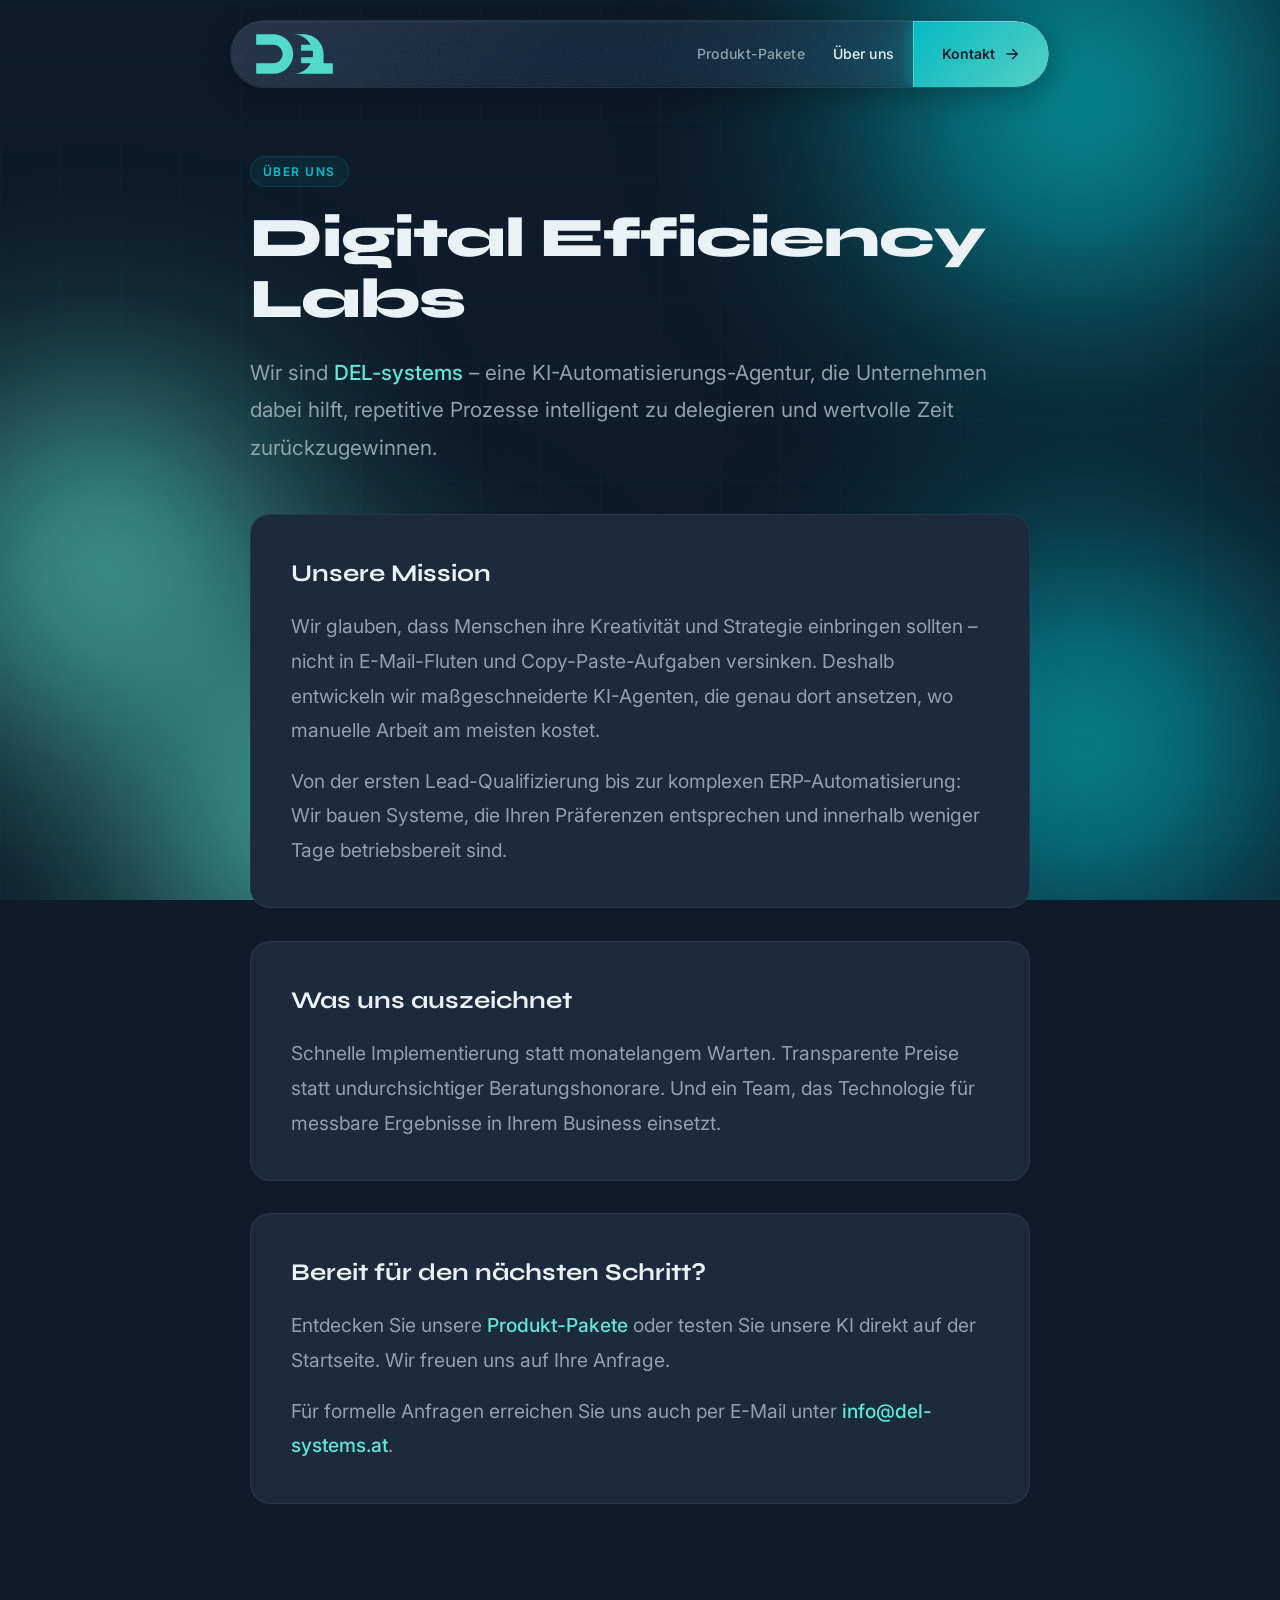
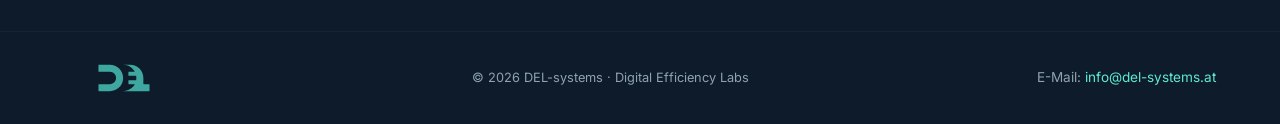
==== about.html @ d5d1a816 "Update about.html" ====
<!DOCTYPE html>
<html lang="de">
<head>
  <meta charset="UTF-8">
  <meta name="viewport" content="width=device-width, initial-scale=1.0, viewport-fit=cover">
  <meta name="description" content="Über DEL-systems – Digital Efficiency Labs. Wer wir sind und wofür wir stehen.">
  <title>Über uns | DEL-systems</title>
  <link rel="preconnect" href="https://fonts.googleapis.com">
  <link rel="preconnect" href="https://fonts.gstatic.com" crossorigin>
  <link href="https://fonts.googleapis.com/css2?family=Inter:wght@300;400;500;600;700&family=Syne:wght@600;700;800&display=swap" rel="stylesheet">
  <link rel="stylesheet" href="css/styles.css">
</head>
<body>

  <!-- Ambient background -->
  <div class="ambient" aria-hidden="true">
    <div class="ambient__orb ambient__orb--1"></div>
    <div class="ambient__orb ambient__orb--2"></div>
    <div class="ambient__orb ambient__orb--3"></div>
    <div class="ambient__orb ambient__orb--4"></div>
    <div class="ambient__grid"></div>
  </div>

  <!-- Floating Glass Navbar -->
  <header class="navbar" id="navbar">
    <nav class="navbar__inner grain-glass" aria-label="Hauptnavigation">
      <a href="index.html" class="navbar__logo" aria-label="DEL-systems Startseite">
        <img src="assets/DEL-Logo.svg" alt="DEL-systems Logo" width="180" height="42">
      </a>

      <div class="navbar__right">
        <ul class="navbar__links">
          <li><a href="index.html#pakete" class="navbar__link navbar__link--pakete"><span class="navbar__link-full">Produkt-Pakete</span><span class="navbar__link-short">Pakete</span></a></li>
          <li><a href="about.html" class="navbar__link navbar__link--active" aria-current="page">Über uns</a></li>
        </ul>

        <a href="index.html#kontakt" class="navbar__cta">
          <span>Kontakt</span>
          <svg class="navbar__cta-arrow" width="18" height="18" viewBox="0 0 18 18" fill="none" aria-hidden="true">
            <path d="M3.75 9H14.25M14.25 9L9.75 4.5M14.25 9L9.75 13.5" stroke="currentColor" stroke-width="1.5" stroke-linecap="round" stroke-linejoin="round"/>
          </svg>
        </a>
      </div>
    </nav>
  </header>

  <main>
    <section class="about">
      <div class="about__inner">
        <span class="about__label">Über uns</span>
        <h1 class="about__title">Digital Efficiency Labs</h1>
        <p class="about__intro">
          Wir sind <span class="about__highlight">DEL-systems</span> – eine KI-Automatisierungs-Agentur,
          die Unternehmen dabei hilft, repetitive Prozesse intelligent zu delegieren und
          wertvolle Zeit zurückzugewinnen.
        </p>

        <article class="about__card">
          <h2>Unsere Mission</h2>
          <p>
            Wir glauben, dass Menschen ihre Kreativität und Strategie einbringen sollten –
            nicht in E-Mail-Fluten und Copy-Paste-Aufgaben versinken. Deshalb entwickeln wir
            maßgeschneiderte KI-Agenten, die genau dort ansetzen, wo manuelle Arbeit am meisten kostet.
          </p>
          <p>
            Von der ersten Lead-Qualifizierung bis zur komplexen ERP-Automatisierung:
            Wir bauen Systeme, die Ihren Präferenzen entsprechen und innerhalb weniger Tage betriebsbereit sind.
          </p>
        </article>

        <article class="about__card">
          <h2>Was uns auszeichnet</h2>
          <p>
            Schnelle Implementierung statt monatelangem Warten. Transparente Preise statt
            undurchsichtiger Beratungshonorare. Und ein Team, das Technologie für messbare
            Ergebnisse in Ihrem Business einsetzt.
          </p>
        </article>

        <article class="about__card">
          <h2>Bereit für den nächsten Schritt?</h2>
          <p>
            Entdecken Sie unsere <a href="index.html#pakete" class="about__highlight">Produkt-Pakete</a>
            oder testen Sie unsere KI direkt auf der Startseite.
            Wir freuen uns auf Ihre Anfrage.
          </p>
          <p>
            Für formelle Anfragen erreichen Sie uns auch per E-Mail unter
            <a href="mailto:info@del-systems.at" class="about__highlight">info@del-systems.at</a>.
          </p>
        </article>
      </div>
    </section>
  </main>

  <footer class="footer">
    <div class="footer__inner">
      <img src="assets/DEL-Logo.svg" alt="DEL-systems" class="footer__logo" width="120" height="28" loading="lazy" decoding="async">
      <p class="footer__copy">&copy; 2026 DEL-systems · Digital Efficiency Labs</p>
      <p class="footer__contact">E-Mail: <a href="mailto:info@del-systems.at">info@del-systems.at</a></p>
    </div>
  </footer>

  <script src="js/main.js"></script>
</body>
</html>
---- css/styles.css ----
/* ============================================
   DEL-systems – Digital Efficiency Labs
   ============================================ */

:root {
  --bg-deep: #0D1B2A;
  --bg-surface: #1B2A3D;
  --accent: #00C2CB;
  --accent-light: #5EEAD4;
  --text-primary: #EAF2F5;
  --text-muted: #8FA3AD;

  --navbar-expanded-padding: 0.5rem;
  --navbar-compact-padding: 0.25rem;
  --navbar-expanded-height: 4.25rem;
  --navbar-compact-height: 3.25rem;
  --navbar-margin: 1.25rem;
  --navbar-radius: 9999px;

  --font-display: 'Syne', sans-serif;
  --font-body: 'Inter', sans-serif;

  --ease-out-expo: cubic-bezier(0.16, 1, 0.3, 1);
  --ease-in-out: cubic-bezier(0.45, 0, 0.55, 1);

  /* Unified accent glow – robot, primary button, navbar CTA */
  --glow-accent-color-1: rgba(0, 194, 203, 0.38);
  --glow-accent-color-2: rgba(0, 194, 203, 0.2);
  --glow-accent-color-3: rgba(94, 234, 212, 0.12);
  --glow-accent-spread-1: 14px;
  --glow-accent-spread-2: 32px;
  --glow-accent-spread-3: 50px;
  --glow-accent-box-shadow:
    0 0 var(--glow-accent-spread-1) var(--glow-accent-color-1),
    0 0 var(--glow-accent-spread-2) var(--glow-accent-color-2),
    0 0 var(--glow-accent-spread-3) var(--glow-accent-color-3);
  --glow-accent-filter:
    drop-shadow(0 0 var(--glow-accent-spread-1) var(--glow-accent-color-1))
    drop-shadow(0 0 var(--glow-accent-spread-2) var(--glow-accent-color-2))
    drop-shadow(0 0 var(--glow-accent-spread-3) var(--glow-accent-color-3));

  --grain-svg: url("data:image/svg+xml,%3Csvg viewBox='0 0 256 256' xmlns='http://www.w3.org/2000/svg'%3E%3Cfilter id='n'%3E%3CfeTurbulence type='fractalNoise' baseFrequency='0.75' numOctaves='4' stitchTiles='stitch'/%3E%3C/filter%3E%3Crect width='100%25' height='100%25' filter='url(%23n)'/%3E%3C/svg%3E");
}

*, *::before, *::after {
  box-sizing: border-box;
  margin: 0;
  padding: 0;
}

html {
  scroll-behavior: smooth;
  -webkit-font-smoothing: antialiased;
  -moz-osx-font-smoothing: grayscale;
}

body {
  font-family: var(--font-body);
  background-color: var(--bg-deep);
  color: var(--text-primary);
  line-height: 1.6;
  overflow-x: hidden;
}

.u-only-mobile {
  display: none;
}

img {
  display: block;
  max-width: 100%;
}

a {
  color: inherit;
  text-decoration: none;
}

ul {
  list-style: none;
}

/* ---- Ambient Background ---- */

.ambient {
  position: fixed;
  inset: 0;
  z-index: 0;
  pointer-events: none;
  overflow: hidden;
}

.ambient__orb {
  position: absolute;
  border-radius: 50%;
  filter: blur(100px);
  will-change: transform, opacity;
  transform: translateZ(0);
  backface-visibility: hidden;
}

.ambient__orb--1 {
  width: 600px;
  height: 600px;
  background: radial-gradient(circle, var(--accent) 0%, transparent 70%);
  top: -200px;
  right: -100px;
  animation: orb-drift-1 22s ease-in-out infinite;
}

.ambient__orb--2 {
  width: 500px;
  height: 500px;
  background: radial-gradient(circle, var(--accent-light) 0%, transparent 70%);
  top: 35%;
  left: -150px;
  animation: orb-drift-2 28s ease-in-out infinite;
}

.ambient__orb--3 {
  width: 550px;
  height: 550px;
  background: radial-gradient(circle, var(--accent) 0%, transparent 70%);
  top: 52%;
  right: -80px;
  animation: orb-drift-3 26s ease-in-out infinite;
}

.ambient__orb--4 {
  width: 520px;
  height: 520px;
  background: radial-gradient(circle, var(--accent-light) 0%, transparent 70%);
  top: 62%;
  left: 5%;
  animation: orb-drift-4 32s ease-in-out infinite;
}

@keyframes orb-drift-1 {
  0%, 100% {
    transform: translate(0, 0) scale(1);
    opacity: 0.32;
  }
  33% {
    transform: translate(35px, 25px) scale(1.1);
    opacity: 0.45;
  }
  66% {
    transform: translate(-20px, 40px) scale(0.96);
    opacity: 0.28;
  }
}

@keyframes orb-drift-2 {
  0%, 100% {
    transform: translate(0, 0) scale(1);
    opacity: 0.18;
  }
  40% {
    transform: translate(-30px, -35px) scale(1.12);
    opacity: 0.32;
  }
  70% {
    transform: translate(25px, 20px) scale(0.94);
    opacity: 0.22;
  }
}

@keyframes orb-drift-3 {
  0%, 100% {
    transform: translate(0, 0) scale(1);
    opacity: 0.22;
  }
  50% {
    transform: translate(-40px, 30px) scale(1.08);
    opacity: 0.36;
  }
}

@keyframes orb-drift-4 {
  0%, 100% {
    transform: translate(0, 0) scale(1);
    opacity: 0.15;
  }
  45% {
    transform: translate(35px, -25px) scale(1.1);
    opacity: 0.28;
  }
}

.ambient__grid {
  position: absolute;
  inset: 0;
  background-image:
    linear-gradient(rgba(0, 194, 203, 0.035) 1px, transparent 1px),
    linear-gradient(90deg, rgba(0, 194, 203, 0.035) 1px, transparent 1px);
  background-size: 60px 60px;
  opacity: 1;
}

/* Grainy liquid glass utility */
.grain-glass {
  position: relative;
  isolation: isolate;
}

.grain-glass::before {
  content: '';
  position: absolute;
  inset: 0;
  border-radius: inherit;
  pointer-events: none;
  z-index: 0;
  opacity: 0.14;
  background-image: var(--grain-svg);
  background-size: 180px 180px;
  mix-blend-mode: overlay;
}

.grain-glass > * {
  position: relative;
  z-index: 1;
}

/* ---- Floating Glass Navbar ---- */

.navbar {
  position: fixed;
  top: var(--navbar-margin);
  left: 50%;
  transform: translateX(-50%);
  width: min(820px, calc(100% - 1rem));
  z-index: 1000;
  transition:
    top 0.5s var(--ease-out-expo),
    width 0.5s var(--ease-out-expo);
}

.navbar.is-scrolled {
  top: 0.75rem;
  width: min(760px, calc(100% - 1.25rem));
}

.navbar__inner {
  display: flex;
  align-items: stretch;
  justify-content: space-between;
  gap: 0;
  height: var(--navbar-expanded-height);
  padding: 0 0 0 clamp(0.75rem, 2vw, 1.5rem);
  border-radius: var(--navbar-radius);
  background: rgba(27, 42, 61, 0.42);
  backdrop-filter: blur(24px) saturate(180%);
  -webkit-backdrop-filter: blur(24px) saturate(180%);
  border: 1px solid rgba(255, 255, 255, 0.08);
  box-shadow:
    0 8px 32px rgba(0, 0, 0, 0.3),
    inset 0 1px 0 rgba(255, 255, 255, 0.06),
    inset 0 -1px 0 rgba(0, 0, 0, 0.1);
  overflow: hidden;
  container-type: inline-size;
  container-name: navbar;
  transition:
    height 0.5s var(--ease-out-expo),
    padding 0.5s var(--ease-out-expo),
    box-shadow 0.5s var(--ease-out-expo);
}

.navbar__inner.grain-glass::before {
  opacity: 0.18;
}

.navbar__inner.grain-glass::after {
  content: '';
  position: absolute;
  inset: 0;
  border-radius: inherit;
  pointer-events: none;
  z-index: 0;
  background: linear-gradient(
    125deg,
    rgba(255, 255, 255, 0.06) 0%,
    transparent 40%,
    transparent 60%,
    rgba(0, 194, 203, 0.04) 100%
  );
}

.navbar.is-scrolled .navbar__inner {
  height: var(--navbar-compact-height);
  padding-left: 1.25rem;
  box-shadow:
    0 4px 20px rgba(0, 0, 0, 0.35),
    inset 0 1px 0 rgba(255, 255, 255, 0.05);
}

.navbar__logo {
  display: flex;
  align-items: center;
  flex-shrink: 0;
  opacity: 0.95;
  transition: opacity 0.3s ease;
  position: relative;
  z-index: 1;
}

.navbar__logo:hover {
  opacity: 1;
}

.navbar__logo img {
  height: clamp(30px, 4.5vw, 42px);
  width: auto;
  transition: height 0.5s var(--ease-out-expo);
}

.navbar.is-scrolled .navbar__logo img {
  height: clamp(28px, 4vw, 36px);
}

.navbar__right {
  display: flex;
  align-items: stretch;
  height: 100%;
  margin-left: auto;
  flex-shrink: 0;
  position: relative;
  z-index: 1;
}

.navbar__links {
  display: flex;
  align-items: center;
  gap: clamp(0.5rem, 2.5vw, 1.75rem);
  padding: 0 clamp(0.35rem, 1.5vw, 1.25rem) 0 clamp(0.25rem, 1vw, 0.75rem);
}

.navbar__link {
  font-size: clamp(0.68rem, 2.2vw, 0.88rem);
  font-weight: 500;
  color: var(--text-muted);
  letter-spacing: 0.01em;
  transition: color 0.3s ease;
  white-space: nowrap;
}

.navbar__link-short {
  display: none;
}

.navbar__link:hover {
  color: var(--text-primary);
}

/* Seamless turquoise right cap of the pill */
.navbar__cta {
  display: flex;
  align-items: center;
  gap: 0.5rem;
  align-self: stretch;
  height: 100%;
  margin: 0;
  padding: 0 clamp(0.75rem, 2.5vw, 1.75rem);
  font-size: clamp(0.72rem, 2vw, 0.875rem);
  font-weight: 600;
  color: var(--bg-deep);
  background: linear-gradient(
    135deg,
    rgba(0, 194, 203, 0.9) 0%,
    rgba(94, 234, 212, 0.8) 100%
  );
  backdrop-filter: blur(16px) saturate(150%);
  -webkit-backdrop-filter: blur(16px) saturate(150%);
  border-left: 1px solid rgba(94, 234, 212, 0.35);
  border-radius: 0 var(--navbar-radius) var(--navbar-radius) 0;
  box-shadow:
    var(--glow-accent-box-shadow),
    inset 0 1px 0 rgba(255, 255, 255, 0.28);
  transition:
    padding 0.5s var(--ease-out-expo),
    background 0.3s ease;
  position: relative;
  isolation: isolate;
}

.navbar__cta::before {
  content: '';
  position: absolute;
  inset: 0;
  border-radius: inherit;
  pointer-events: none;
  opacity: 0.2;
  background-image: var(--grain-svg);
  background-size: 140px 140px;
  mix-blend-mode: overlay;
}

.navbar.is-scrolled .navbar__cta {
  padding: 0 clamp(0.7rem, 2.2vw, 1.35rem);
}

@container navbar (max-width: 320px) {
  .navbar__link-full {
    display: none;
  }

  .navbar__link-short {
    display: inline;
  }
}

.navbar__cta:hover {
  background: linear-gradient(
    135deg,
    rgba(0, 194, 203, 0.95) 0%,
    rgba(94, 234, 212, 0.88) 100%
  );
}

.navbar__cta-arrow {
  transition: transform 0.4s var(--ease-out-expo);
}

.navbar__cta:hover .navbar__cta-arrow {
  animation: arrow-sway 0.8s var(--ease-in-out) infinite;
}

@keyframes arrow-sway {
  0%, 100% { transform: translateX(0); }
  25%       { transform: translateX(4px); }
  75%       { transform: translateX(-2px); }
}

/* ---- Hero ---- */

.hero {
  position: relative;
  z-index: 1;
  min-height: 100svh;
  height: 100svh;
  display: grid;
  grid-template-columns: minmax(0, 1.08fr) minmax(0, 0.92fr);
  grid-template-areas:
    "content visual"
    "actions visual";
  align-items: center;
  gap: clamp(1.2rem, 3.2vw, 3.1rem);
  width: 100%;
  max-width: 1400px;
  margin: 0 auto;
  padding:
    calc(var(--navbar-expanded-height) + var(--navbar-margin) * 2 + 0.75rem)
    clamp(1rem, 5vw, 3rem)
    clamp(1rem, 2.8vh, 1.8rem);
  box-sizing: border-box;
}

.hero__content {
  grid-area: content;
  display: flex;
  flex-direction: column;
  justify-content: center;
  align-items: flex-start;
  width: 100%;
  min-width: 0;
  max-width: min(720px, 100%);
}

.hero__badge {
  display: inline-flex;
  align-self: flex-start;
  width: fit-content;
  max-width: 100%;
  align-items: center;
  gap: 0.5rem;
  padding: 0.4rem 1rem;
  border-radius: var(--navbar-radius);
  font-size: 0.8rem;
  font-weight: 500;
  letter-spacing: 0.05em;
  text-transform: uppercase;
  color: var(--accent-light);
  background: rgba(0, 194, 203, 0.08);
  border: 1px solid rgba(0, 194, 203, 0.2);
  margin-bottom: 1.5rem;
}

.hero__badge-dot {
  width: 6px;
  height: 6px;
  border-radius: 50%;
  background: var(--accent);
  box-shadow: 0 0 8px var(--accent);
  animation: pulse-dot 2s ease infinite;
}

@keyframes pulse-dot {
  0%, 100% { opacity: 1; box-shadow: 0 0 8px var(--accent); }
  50%       { opacity: 0.6; box-shadow: 0 0 16px var(--accent); }
}

.hero__title {
  font-family: var(--font-display);
  font-size: clamp(1.42rem, 3.55vw + 0.26rem, 3.95rem);
  font-weight: 800;
  line-height: 1.06;
  letter-spacing: -0.02em;
  margin-bottom: 0.9rem;
  max-width: 100%;
  overflow-wrap: normal;
  word-break: normal;
  hyphens: auto;
  text-wrap: balance;
}

.hero__title-break {
  display: none;
}

.hero__title-accent {
  background: linear-gradient(135deg, var(--accent) 0%, var(--accent-light) 100%);
  -webkit-background-clip: text;
  -webkit-text-fill-color: transparent;
  background-clip: text;
}

.hero__subtitle {
  font-size: clamp(1rem, 1.2vw + 0.65rem, 1.3rem);
  color: var(--text-muted);
  max-width: min(600px, 100%);
  margin-bottom: clamp(0.7rem, 1.5vh, 1.35rem);
  line-height: 1.62;
}

.hero__actions {
  grid-area: actions;
  align-self: start;
  display: flex;
  gap: 1rem;
  flex-wrap: wrap;
  width: 100%;
  max-width: min(560px, 100%);
  margin-top: 0;
}

.btn,
.pricing-card__btn {
  display: inline-flex;
  align-items: center;
  justify-content: center;
  padding: clamp(0.7rem, 2vw, 0.85rem) clamp(1.1rem, 3vw, 1.75rem);
  border-radius: var(--navbar-radius);
  font-size: clamp(0.82rem, 1.5vw + 0.3rem, 0.9rem);
  font-weight: 600;
  transition:
    background 0.28s var(--ease-out-expo),
    border-color 0.28s var(--ease-out-expo),
    box-shadow 0.28s var(--ease-out-expo),
    transform 0.28s var(--ease-out-expo),
    filter 0.28s var(--ease-out-expo),
    color 0.28s var(--ease-out-expo);
  cursor: pointer;
  text-align: center;
}

.btn--primary {
  background: linear-gradient(135deg, var(--accent), var(--accent-light));
  color: var(--bg-deep);
  border: none;
  box-shadow: var(--glow-accent-box-shadow);
}

.btn--primary:hover {
  transform: translateY(-1px);
  filter: brightness(1.08) saturate(1.08);
  box-shadow:
    0 0 26px rgba(0, 194, 203, 0.5),
    0 0 48px rgba(94, 234, 212, 0.35);
}

.btn--ghost {
  background: rgba(255, 255, 255, 0.04);
  color: var(--text-primary);
  border: 1px solid rgba(255, 255, 255, 0.1);
}

.btn--ghost:hover {
  background: rgba(255, 255, 255, 0.09);
  border-color: rgba(0, 194, 203, 0.3);
  box-shadow: 0 0 22px rgba(0, 194, 203, 0.16);
  transform: translateY(-1px);
}

/* Hero visual – robot */
.hero__visual {
  grid-area: visual;
  position: relative;
  display: flex;
  align-items: center;
  justify-content: center;
  height: clamp(150px, 32vh, 360px);
}

.hero__robot-glow {
  position: absolute;
  width: 200px;
  height: 200px;
  border-radius: 50%;
  background: radial-gradient(
    circle,
    rgba(0, 194, 203, 0.12) 0%,
    transparent 65%
  );
  filter: blur(40px);
  pointer-events: none;
}

.hero__robot {
  position: relative;
  z-index: 1;
  width: clamp(120px, 16vw + 24px, 210px);
  height: auto;
  filter: var(--glow-accent-filter);
  animation: robot-float 7s ease-in-out infinite;
}

.hero__scroll-cue {
  position: absolute;
  right: clamp(1rem, 3vw, 2.2rem);
  bottom: max(0.65rem, env(safe-area-inset-bottom, 0px));
  transform: none;
  display: inline-flex;
  flex-direction: column;
  align-items: center;
  gap: 0.04rem;
  color: rgba(94, 234, 212, 0.72);
  text-align: center;
  letter-spacing: 0.06em;
  animation: cue-bob 2.2s ease-in-out infinite;
}

.hero__scroll-cue-label {
  font-size: clamp(0.58rem, 0.8vw + 0.38rem, 0.76rem);
  font-weight: 500;
  text-transform: lowercase;
  font-family: ui-monospace, SFMono-Regular, Menlo, Monaco, Consolas, "Liberation Mono", monospace;
  opacity: 0.76;
}

.hero__scroll-cue-arrow {
  font-size: clamp(0.86rem, 1.2vw, 1.1rem);
  line-height: 1;
  opacity: 0.78;
}

@keyframes cue-bob {
  0%, 100% { transform: translateY(0); }
  50%      { transform: translateY(4px); }
}

@keyframes robot-float {
  0%, 100% { transform: translateY(0); }
  50%       { transform: translateY(-18px); }
}

/* ---- Scroll Story (Stacking Cards) ---- */

.story {
  position: relative;
  z-index: 1;
}

.story__track {
  position: relative;
}

.story__section {
  position: sticky;
  top: 0;
  height: 100vh;
  display: flex;
  align-items: center;
  padding: 2rem 5vw;
  background: rgba(13, 27, 42, 0.5);
  backdrop-filter: blur(10px);
  -webkit-backdrop-filter: blur(10px);
  border-top: 1px solid rgba(94, 234, 212, 0.14);
  box-shadow:
    inset 0 1px 0 rgba(94, 234, 212, 0.08),
    inset 0 -1px 0 rgba(0, 0, 0, 0.12);
  overflow: hidden;
}

.story__section::before {
  content: '';
  position: absolute;
  inset: 0;
  background: radial-gradient(ellipse 60% 50% at 50% 100%, rgba(0, 194, 203, 0.04) 0%, transparent 70%);
  pointer-events: none;
}

/* Increasing z-index so each section stacks on top */
.story__section--1 { z-index: 1; }
.story__section--2 { z-index: 2; }
.story__section--3 { z-index: 3; }
.story__section--4 {
  z-index: 4;
  height: 105vh;
  min-height: 105vh;
  border-bottom: none;
  -webkit-mask-image: linear-gradient(
    to bottom,
    #000 0%,
    #000 62%,
    rgba(0, 0, 0, 0.9) 74%,
    rgba(0, 0, 0, 0.55) 86%,
    rgba(0, 0, 0, 0.2) 94%,
    transparent 100%
  );
  mask-image: linear-gradient(
    to bottom,
    #000 0%,
    #000 62%,
    rgba(0, 0, 0, 0.9) 74%,
    rgba(0, 0, 0, 0.55) 86%,
    rgba(0, 0, 0, 0.2) 94%,
    transparent 100%
  );
}

.story__section--4::before {
  display: none;
}

.story__inner {
  display: grid;
  grid-template-columns: 1fr 1fr;
  gap: 4rem;
  align-items: center;
  max-width: 1200px;
  margin: 0 auto;
  width: 100%;
}

.story__inner--reverse .story__text {
  order: 2;
}

.story__inner--reverse .story__graphic {
  order: 1;
}

.story__label {
  display: inline-block;
  font-size: 0.75rem;
  font-weight: 600;
  letter-spacing: 0.12em;
  text-transform: uppercase;
  color: var(--accent);
  margin-bottom: 1rem;
  padding: 0.3rem 0.75rem;
  border-radius: var(--navbar-radius);
  background: rgba(0, 194, 203, 0.08);
  border: 1px solid rgba(0, 194, 203, 0.15);
}

.story__heading {
  font-family: var(--font-display);
  font-size: clamp(1.5rem, 2.8vw + 0.4rem, 2.75rem);
  font-weight: 700;
  line-height: 1.15;
  letter-spacing: -0.02em;
  margin-bottom: 1.25rem;
}

.story__body {
  font-size: clamp(1.05rem, 1.1vw + 0.55rem, 1.3rem);
  color: var(--text-muted);
  line-height: 1.8;
  max-width: 560px;
}

/* Graphic placeholders */
.graphic-placeholder {
  position: relative;
  aspect-ratio: 4 / 3;
  border-radius: 1.25rem;
  background: var(--bg-surface);
  border: 1px solid rgba(255, 255, 255, 0.06);
  display: flex;
  flex-direction: column;
  align-items: center;
  justify-content: center;
  gap: 1rem;
  overflow: hidden;
}

.graphic-placeholder--cyan {
  border-color: rgba(0, 194, 203, 0.15);
}

.graphic-placeholder__glow {
  position: absolute;
  width: 200px;
  height: 200px;
  border-radius: 50%;
  background: radial-gradient(circle, rgba(0, 194, 203, 0.15) 0%, transparent 70%);
  top: 50%;
  left: 50%;
  transform: translate(-50%, -50%);
  pointer-events: none;
}

.graphic-placeholder__icon {
  width: 64px;
  height: 64px;
  color: var(--accent);
  position: relative;
  z-index: 1;
}

.graphic-placeholder__label {
  font-size: 0.8rem;
  color: var(--text-muted);
  letter-spacing: 0.05em;
  text-transform: uppercase;
  position: relative;
  z-index: 1;
}

/* ---- Pricing ---- */

.pricing {
  position: relative;
  z-index: 2;
  padding: 6rem 5vw;
  background: transparent;
  content-visibility: auto;
  contain-intrinsic-size: 1200px;
}

.pricing__header {
  text-align: center;
  max-width: 600px;
  margin: 0 auto 4rem;
}

.section-label {
  display: inline-block;
  font-size: 0.75rem;
  font-weight: 600;
  letter-spacing: 0.12em;
  text-transform: uppercase;
  color: var(--accent);
  margin-bottom: 1rem;
}

.section-title {
  font-family: var(--font-display);
  font-size: clamp(1.65rem, 3.2vw + 0.3rem, 3rem);
  font-weight: 700;
  letter-spacing: -0.02em;
  margin-bottom: 1rem;
}

.section-subtitle {
  color: var(--text-muted);
  font-size: clamp(1rem, 1vw + 0.55rem, 1.25rem);
  line-height: 1.7;
}

.pricing__grid {
  display: grid;
  grid-template-columns: repeat(3, 1fr);
  gap: 1.5rem;
  max-width: 1100px;
  margin: 0 auto;
  align-items: stretch;
  padding-top: 1.5rem;
  overflow: visible;
}

.pricing-card {
  position: relative;
  display: flex;
  flex-direction: column;
  padding: 2.5rem 2rem;
  border-radius: 1.25rem;
  background: var(--bg-surface);
  border: 1px solid rgba(255, 255, 255, 0.06);
  transition: transform 0.4s var(--ease-out-expo), border-color 0.3s ease;
  overflow: visible;
}

.pricing-card:hover {
  transform: translateY(-4px);
  border-color: rgba(0, 194, 203, 0.15);
}

.pricing-card--featured {
  border-color: rgba(0, 194, 203, 0.3);
  box-shadow:
    0 0 40px rgba(0, 194, 203, 0.15),
    0 0 80px rgba(0, 194, 203, 0.08),
    inset 0 1px 0 rgba(0, 194, 203, 0.1);
  animation: featured-glow 4s ease infinite alternate;
  margin-top: 0.25rem;
}

@keyframes featured-glow {
  from {
    box-shadow:
      0 0 40px rgba(0, 194, 203, 0.15),
      0 0 80px rgba(0, 194, 203, 0.08),
      inset 0 1px 0 rgba(0, 194, 203, 0.1);
  }
  to {
    box-shadow:
      0 0 50px rgba(0, 194, 203, 0.25),
      0 0 100px rgba(0, 194, 203, 0.12),
      inset 0 1px 0 rgba(0, 194, 203, 0.15);
  }
}

.pricing-card__badge {
  position: absolute;
  top: -0.85rem;
  left: 50%;
  transform: translateX(-50%);
  padding: 0.35rem 1rem;
  border-radius: var(--navbar-radius);
  font-size: 0.7rem;
  font-weight: 700;
  letter-spacing: 0.08em;
  text-transform: uppercase;
  color: var(--bg-deep);
  background: linear-gradient(135deg, var(--accent), var(--accent-light));
  box-shadow: 0 0 16px rgba(0, 194, 203, 0.4);
  z-index: 2;
  white-space: nowrap;
}

.pricing-card__icon {
  width: 64px;
  height: 64px;
  margin-bottom: 1.5rem;
  display: flex;
  align-items: center;
  justify-content: center;
  border-radius: 1rem;
  background: rgba(0, 194, 203, 0.06);
  border: 1px solid rgba(0, 194, 203, 0.1);
}

.pricing-card__name {
  font-family: var(--font-display);
  font-size: 1.25rem;
  font-weight: 700;
  margin-bottom: 1rem;
}

.pricing-card__price {
  margin-bottom: 1.5rem;
}

.pricing-card__setup {
  display: block;
  font-size: 1.5rem;
  font-weight: 700;
  color: var(--text-primary);
  margin-bottom: 0.25rem;
}

.pricing-card__monthly {
  font-size: 0.9rem;
  color: var(--accent-light);
  font-weight: 500;
}

.pricing-card__features {
  flex: 1;
  margin-bottom: 2rem;
}

.pricing-card__features li {
  position: relative;
  padding-left: 1.25rem;
  font-size: 1rem;
  color: var(--text-muted);
  margin-bottom: 0.6rem;
  line-height: 1.6;
}

.pricing-card__features li::before {
  content: '';
  position: absolute;
  left: 0;
  top: 0.55em;
  width: 6px;
  height: 6px;
  border-radius: 50%;
  background: var(--accent);
  box-shadow: 0 0 6px rgba(0, 194, 203, 0.5);
}

.pricing-card__btn {
  width: 100%;
  padding: 0.85rem;
  border-radius: var(--navbar-radius);
  color: var(--text-primary);
  background: rgba(255, 255, 255, 0.05);
  border: 1px solid rgba(255, 255, 255, 0.1);
}

.pricing-card__btn:hover {
  background: rgba(255, 255, 255, 0.1);
  border-color: rgba(0, 194, 203, 0.3);
  box-shadow: 0 0 22px rgba(0, 194, 203, 0.16);
  transform: translateY(-1px);
}

.pricing-card__btn--featured {
  background: linear-gradient(135deg, var(--accent), var(--accent-light));
  color: var(--bg-deep);
  border: none;
  box-shadow:
    0 0 24px rgba(0, 194, 203, 0.3),
    0 0 38px rgba(94, 234, 212, 0.2);
  transition:
    box-shadow 0.28s var(--ease-out-expo),
    transform 0.28s var(--ease-out-expo),
    filter 0.28s var(--ease-out-expo),
    background 0.28s var(--ease-out-expo);
}

.pricing-card__btn--featured:hover {
  background: linear-gradient(
    135deg,
    rgba(94, 234, 212, 1) 0%,
    rgba(0, 194, 203, 0.98) 100%
  );
  box-shadow:
    0 0 32px rgba(0, 194, 203, 0.55),
    0 0 56px rgba(94, 234, 212, 0.45),
    0 0 84px rgba(94, 234, 212, 0.22);
  filter: brightness(1.08) saturate(1.1);
  transform: translateY(-1px);
}

/* ---- Lead / Footer Bot ---- */

.lead {
  position: relative;
  z-index: 5;
  padding: 6rem 5vw 8rem;
  background: transparent;
  text-align: center;
  content-visibility: auto;
  contain-intrinsic-size: 900px;
}

.lead__title {
  font-family: var(--font-display);
  font-size: clamp(1.75rem, 3.8vw + 0.3rem, 3.5rem);
  font-weight: 800;
  letter-spacing: -0.02em;
  margin-bottom: 1rem;
  line-height: 1.15;
}

.lead__subtitle {
  color: var(--text-muted);
  font-size: 1.25rem;
  line-height: 1.7;
  margin-bottom: 3rem;
}

.lead__bot-container {
  position: relative;
  max-width: 700px;
  margin: 0 auto;
}

.lead__bot-glow {
  position: absolute;
  inset: -20px;
  border-radius: 1.5rem;
  background: radial-gradient(ellipse at center, rgba(0, 194, 203, 0.12) 0%, transparent 70%);
  filter: blur(20px);
  animation: bot-glow-pulse 4s ease infinite alternate;
}

@keyframes bot-glow-pulse {
  from { opacity: 0.6; transform: scale(0.98); }
  to   { opacity: 1; transform: scale(1.02); }
}

.lead__bot-placeholder {
  position: relative;
  padding: 4rem 2rem;
  border-radius: 1.25rem;
  background: rgba(27, 42, 61, 0.75);
  backdrop-filter: blur(16px) saturate(150%);
  -webkit-backdrop-filter: blur(16px) saturate(150%);
  border: 1px solid rgba(0, 194, 203, 0.15);
  box-shadow:
    0 0 40px rgba(0, 194, 203, 0.08),
    inset 0 1px 0 rgba(0, 194, 203, 0.08);
  overflow: hidden;
}

.lead__bot-placeholder::before {
  content: '';
  position: absolute;
  inset: 0;
  border-radius: inherit;
  pointer-events: none;
  opacity: 0.12;
  background-image: var(--grain-svg);
  background-size: 160px 160px;
  mix-blend-mode: overlay;
}

.lead__bot-icon {
  width: 48px;
  height: 48px;
  margin: 0 auto 1rem;
  color: var(--accent);
}

.lead__bot-text {
  font-family: var(--font-display);
  font-size: 1.1rem;
  font-weight: 600;
  margin-bottom: 0.5rem;
}

.lead__bot-hint {
  font-size: 0.85rem;
  color: var(--text-muted);
}

/* ---- Footer ---- */

.footer {
  position: relative;
  z-index: 5;
  padding: 2rem 5vw;
  border-top: 1px solid rgba(255, 255, 255, 0.04);
  background: transparent;
  content-visibility: auto;
  contain-intrinsic-size: 180px;
}

.footer__inner {
  display: flex;
  align-items: center;
  justify-content: space-between;
  max-width: 1200px;
  margin: 0 auto;
  flex-wrap: wrap;
  gap: 1rem;
}

.footer__logo {
  opacity: 0.7;
}

.footer__copy {
  font-size: 0.8rem;
  color: var(--text-muted);
}

.footer__contact {
  font-size: 0.85rem;
  color: var(--text-muted);
}

.footer__contact a {
  color: var(--accent-light);
  text-decoration: none;
  transition: color 0.2s ease;
}

.footer__contact a:hover {
  color: var(--text-primary);
}

/* ---- About Page ---- */

.about {
  position: relative;
  z-index: 1;
  min-height: 100vh;
  padding: calc(var(--navbar-expanded-height) + var(--navbar-margin) * 2 + 3rem) 5vw 6rem;
}

.about__inner {
  max-width: 780px;
  margin: 0 auto;
}

.about__label {
  display: inline-block;
  font-size: 0.75rem;
  font-weight: 600;
  letter-spacing: 0.12em;
  text-transform: uppercase;
  color: var(--accent);
  margin-bottom: 1.25rem;
  padding: 0.3rem 0.75rem;
  border-radius: var(--navbar-radius);
  background: rgba(0, 194, 203, 0.08);
  border: 1px solid rgba(0, 194, 203, 0.15);
}

.about__title {
  font-family: var(--font-display);
  font-size: clamp(2rem, 4.5vw + 0.3rem, 3.5rem);
  font-weight: 800;
  letter-spacing: -0.02em;
  line-height: 1.1;
  margin-bottom: 1.5rem;
}

.about__intro {
  font-size: 1.3rem;
  color: var(--text-muted);
  line-height: 1.8;
  margin-bottom: 3rem;
}

.about__card {
  padding: 2.5rem;
  border-radius: 1.25rem;
  background: var(--bg-surface);
  border: 1px solid rgba(255, 255, 255, 0.06);
  margin-bottom: 2rem;
  content-visibility: auto;
  contain-intrinsic-size: 420px;
}

.about__card h2 {
  font-family: var(--font-display);
  font-size: 1.5rem;
  font-weight: 700;
  margin-bottom: 1rem;
  color: var(--text-primary);
}

.about__card p {
  font-size: 1.2rem;
  color: var(--text-muted);
  line-height: 1.8;
  margin-bottom: 1rem;
}

.about__card p:last-child {
  margin-bottom: 0;
}

.about__highlight {
  color: var(--accent-light);
  font-weight: 500;
}

.about__card a.about__highlight:hover {
  text-decoration: underline;
  text-underline-offset: 3px;
}

.navbar__link--active {
  color: var(--text-primary);
}

/* ---- Responsive ---- */

@media (max-width: 900px) {
  .hero {
    grid-template-columns: 1fr;
    grid-template-areas:
      "content"
      "visual"
      "actions";
    text-align: center;
    padding-top: calc(var(--navbar-expanded-height) + var(--navbar-margin) * 2 + 0.65rem);
    padding-inline: clamp(1rem, 4.5vw, 2rem);
    gap: clamp(0.95rem, 2.6vh, 1.75rem);
  }

  .hero__content {
    display: flex;
    flex-direction: column;
    align-items: center;
    max-width: 100%;
  }

  .hero__title-break {
    display: inline;
  }

  .hero__badge {
    font-size: clamp(0.68rem, 2.5vw, 0.8rem);
    padding: 0.35rem 0.85rem;
    margin-bottom: 1.25rem;
  }

  .hero__title {
    font-size: clamp(1.35rem, 5.2vw + 0.45rem, 2.5rem);
    max-width: 100%;
    width: 100%;
  }

  .hero__subtitle {
    margin-left: auto;
    margin-right: auto;
    font-size: clamp(0.92rem, 2.6vw + 0.35rem, 1.15rem);
    max-width: 100%;
    width: 100%;
  }

  .hero__actions {
    justify-content: center;
    max-width: 24rem;
    margin-inline: auto;
    width: 100%;
  }

  .hero__scroll-cue {
    right: clamp(0.8rem, 3.2vw, 1.4rem);
    bottom: max(0.35rem, env(safe-area-inset-bottom, 0px));
  }

  .hero__visual {
    height: clamp(120px, 23vh, 205px);
    width: 100%;
  }

  .hero__robot {
    width: clamp(96px, 20vw, 142px);
  }

  .hero__robot-glow {
    width: clamp(104px, 23vw, 152px);
    height: clamp(104px, 23vw, 152px);
  }

  .story__inner,
  .story__inner--reverse {
    grid-template-columns: 1fr;
    gap: 2.5rem;
  }

  .story__graphic {
    max-width: 430px;
    margin: 0 auto;
    width: 100%;
  }

  .story__inner--reverse .story__text,
  .story__inner--reverse .story__graphic {
    order: unset;
  }

  .pricing__grid {
    grid-template-columns: 1fr;
    max-width: 420px;
  }
}

@media (max-width: 768px) {
  .u-only-mobile {
    display: inline;
  }

  :root {
    --navbar-expanded-height: 3.65rem;
    --navbar-compact-height: 3rem;
    --navbar-margin: 0.5rem;
  }

  .navbar {
    width: calc(100% - 0.5rem);
  }

  .navbar.is-scrolled {
    width: calc(100% - 0.5rem);
  }

  .navbar__inner {
    padding-left: 0.65rem;
  }

  .hero {
    min-height: 100svh;
    height: 100svh;
    padding:
      calc(var(--navbar-expanded-height) + var(--navbar-margin) * 2 + 0.4rem)
      max(clamp(0.62rem, 2.6vw, 0.9rem), env(safe-area-inset-right, 0px))
      clamp(0.9rem, 2vh, 1.4rem)
      max(clamp(0.62rem, 2.6vw, 0.9rem), env(safe-area-inset-left, 0px));
    gap: clamp(1rem, 2.9vh, 1.9rem);
  }

  .hero__title {
    font-size: clamp(1.48rem, 6.8vw + 0.24rem, 2.2rem);
    line-height: 1.18;
    max-width: 100%;
    width: 100%;
  }

  .hero__subtitle {
    font-size: clamp(1.08rem, 3.6vw + 0.25rem, 1.28rem);
    line-height: 1.75;
    padding-inline: 0;
    max-width: 100%;
    width: 100%;
  }

  .hero__actions {
    align-items: stretch;
    gap: 0.56rem;
    width: 100%;
    max-width: 100%;
    padding-inline: 0;
  }

  .btn {
    width: 100%;
    max-width: 100%;
    box-sizing: border-box;
    padding: 0.72rem 1rem;
    font-size: clamp(0.8rem, 2.5vw + 0.15rem, 0.88rem);
  }

  .hero__visual {
    height: clamp(105px, 18vh, 145px);
  }

  .hero__robot {
    width: clamp(85px, 15vw + 32px, 112px);
  }

  .hero__robot-glow {
    width: clamp(95px, 18vw + 20px, 125px);
    height: clamp(95px, 18vw + 20px, 125px);
  }

  .hero__scroll-cue {
    right: 0.75rem;
    bottom: max(0.18rem, env(safe-area-inset-bottom, 0px));
  }

  .hero__scroll-cue-label {
    font-size: 0.56rem;
  }

  .hero__scroll-cue-arrow {
    font-size: 0.96rem;
  }

  .story__section {
    min-height: 100svh;
    height: auto;
    top: calc(var(--navbar-expanded-height) + var(--navbar-margin) + 0.4rem);
    min-height: calc(100svh - var(--navbar-expanded-height) - var(--navbar-margin) - 0.4rem);
    padding: 1.4rem 0.85rem 2.3rem;
    align-items: flex-start;
    backdrop-filter: blur(6px);
    -webkit-backdrop-filter: blur(6px);
  }

  /* Mobile perf: reduce heavy animated blurs */
  .ambient__orb {
    filter: blur(80px);
  }

  .ambient__orb--3,
  .ambient__orb--4 {
    animation-duration: 44s;
  }

  .hero__robot {
    animation-duration: 9s;
  }

  .story__section--4 {
    min-height: 108svh;
  }

  .story__heading {
    font-size: clamp(1.3rem, 5vw + 0.2rem, 1.75rem);
    line-height: 1.2;
  }

  .story__body {
    font-size: clamp(0.95rem, 2.8vw + 0.3rem, 1.1rem);
    line-height: 1.7;
  }

  .story__label {
    font-size: 0.7rem;
    margin-bottom: 0.75rem;
  }

  .story__inner,
  .story__inner--reverse {
    gap: 1.75rem;
  }

  .story__graphic {
    max-width: 320px;
  }

  .graphic-placeholder {
    border-radius: 1rem;
  }

  .graphic-placeholder__icon {
    width: 54px;
    height: 54px;
  }

  .graphic-placeholder__label {
    font-size: 0.74rem;
  }

  .pricing {
    padding: 4.5rem 1.15rem 4rem;
  }

  .lead {
    padding: 3.5rem 1.15rem 4rem;
  }

  .lead__title {
    font-size: clamp(1.4rem, 5.8vw + 0.2rem, 2.1rem);
  }

  .lead__subtitle {
    font-size: clamp(0.95rem, 2.5vw + 0.3rem, 1.1rem);
  }

  .section-title {
    font-size: clamp(1.4rem, 5.5vw + 0.2rem, 2.1rem);
  }

  .section-subtitle {
    font-size: clamp(0.92rem, 2.5vw + 0.25rem, 1.1rem);
  }

  .pricing__header {
    margin-bottom: 2.5rem;
  }

  .pricing-card__name {
    font-size: clamp(1.1rem, 3vw + 0.3rem, 1.25rem);
  }

  .pricing-card__setup {
    font-size: clamp(1.25rem, 4vw + 0.3rem, 1.5rem);
  }

  .footer__inner {
    flex-direction: column;
    text-align: center;
  }

  .footer__contact {
    font-size: 0.82rem;
  }
}

@media (max-width: 480px) {
  .hero__title {
    font-size: clamp(1.36rem, 7.3vw + 0.2rem, 2rem);
  }

  .hero__actions {
    max-width: 100%;
  }

  .hero {
    padding-left: max(0.5rem, env(safe-area-inset-left, 0px));
    padding-right: max(0.5rem, env(safe-area-inset-right, 0px));
  }

  .navbar__cta-arrow {
    width: 15px;
    height: 15px;
  }

  .hero__badge {
    margin-bottom: 0.7rem;
  }

  .hero__title {
    margin-bottom: 0.65rem;
  }

  .hero__subtitle {
    margin-bottom: 0.65rem;
    line-height: 1.65;
    max-width: 100%;
  }

  .hero__scroll-cue {
    right: 0.55rem;
    bottom: 0.1rem;
  }

  .story__section {
    padding-left: 0.65rem;
    padding-right: 0.65rem;
  }
}

@media (max-height: 700px) {
  .hero {
    padding-top: calc(var(--navbar-expanded-height) + var(--navbar-margin) * 2 + 0.45rem);
    padding-bottom: 0.85rem;
    gap: clamp(0.45rem, 1.2vh, 0.85rem);
  }

  .hero__badge {
    margin-bottom: 0.7rem;
    font-size: 0.72rem;
    padding: 0.3rem 0.75rem;
  }

  .hero__title {
    font-size: clamp(1.08rem, 2.5vw + 0.42rem, 2.4rem);
    margin-bottom: 0.55rem;
    line-height: 1.06;
  }

  .hero__subtitle {
    font-size: clamp(0.82rem, 0.75vw + 0.55rem, 1.02rem);
    margin-bottom: 0.5rem;
    line-height: 1.45;
  }

  .hero__actions {
    gap: 0.45rem;
  }

  .btn {
    padding: 0.6rem 1rem;
    font-size: 0.8rem;
  }

  .hero__visual {
    height: clamp(86px, 16vh, 128px);
  }

  .hero__robot {
    width: clamp(74px, 9vw + 30px, 108px);
  }

  .hero__robot-glow {
    width: clamp(86px, 11vw + 28px, 130px);
    height: clamp(86px, 11vw + 28px, 130px);
  }
}

/* Viewport lock: 1366x768 class */
@media (min-width: 1300px) and (max-width: 1420px) and (min-height: 740px) and (max-height: 790px) {
  .hero {
    grid-template-columns: minmax(0, 1.02fr) minmax(0, 0.98fr);
    gap: 2.25rem;
    padding-top: calc(var(--navbar-expanded-height) + var(--navbar-margin) * 2 + 0.9rem);
    padding-bottom: 1.35rem;
  }

  .hero__title {
    font-size: clamp(2.6rem, 3.8vw, 3.4rem);
    line-height: 1.03;
  }

  .hero__subtitle {
    font-size: 1.08rem;
    max-width: 560px;
  }

  .hero__visual {
    height: 278px;
  }

  .hero__robot {
    width: 166px;
  }
}

/* Viewport lock: 1536x864 class */
@media (min-width: 1480px) and (max-width: 1600px) and (min-height: 840px) and (max-height: 900px) {
  .hero {
    grid-template-columns: minmax(0, 1.08fr) minmax(0, 0.92fr);
    gap: 2.7rem;
    padding-top: calc(var(--navbar-expanded-height) + var(--navbar-margin) * 2 + 1.2rem);
    padding-bottom: 1.8rem;
  }

  .hero__title {
    font-size: clamp(2.85rem, 3.55vw, 3.6rem);
    line-height: 1.03;
  }

  .hero__subtitle {
    font-size: 1.14rem;
    max-width: 600px;
  }

  .hero__visual {
    height: 320px;
  }

  .hero__robot {
    width: 184px;
  }
}

/* Viewport lock: 390x844 and 393x852 class */
@media (min-width: 380px) and (max-width: 405px) and (min-height: 835px) and (max-height: 870px) {
  .hero {
    min-height: 100svh;
    height: 100svh;
    grid-template-columns: 1fr;
    text-align: center;
    gap: 0.95rem;
    padding:
      calc(var(--navbar-expanded-height) + var(--navbar-margin) * 2 + 0.42rem)
      1.05rem
      1rem;
  }

  .hero__content {
    align-items: center;
  }

  .hero__badge {
    margin-bottom: 0.82rem;
    font-size: 0.69rem;
    padding: 0.34rem 0.78rem;
  }

  .hero__title {
    font-size: clamp(2.18rem, 8.8vw, 2.7rem);
    line-height: 1.1;
    margin-bottom: 0.72rem;
    max-width: 100%;
  }

  .hero__subtitle {
    font-size: 1.1rem;
    line-height: 1.68;
    margin-bottom: 0.74rem;
    max-width: 100%;
  }

  .hero__actions {
    max-width: 100%;
    justify-content: center;
    gap: 0.58rem;
  }

  .btn {
    width: 100%;
    max-width: 100%;
    padding: 0.76rem 1rem;
    font-size: 0.86rem;
  }

  .hero__visual {
    height: 162px;
  }

  .hero__robot {
    width: 126px;
  }

  .hero__robot-glow {
    width: 146px;
    height: 146px;
  }

  .hero__scroll-cue {
    right: 0.65rem;
    bottom: max(0.15rem, env(safe-area-inset-bottom, 0px));
  }
}

/* Reduced motion */
@media (prefers-reduced-motion: reduce) {
  *, *::before, *::after {
    animation-duration: 0.01ms !important;
    animation-iteration-count: 1 !important;
    transition-duration: 0.01ms !important;
  }

  html {
    scroll-behavior: auto;
  }
}
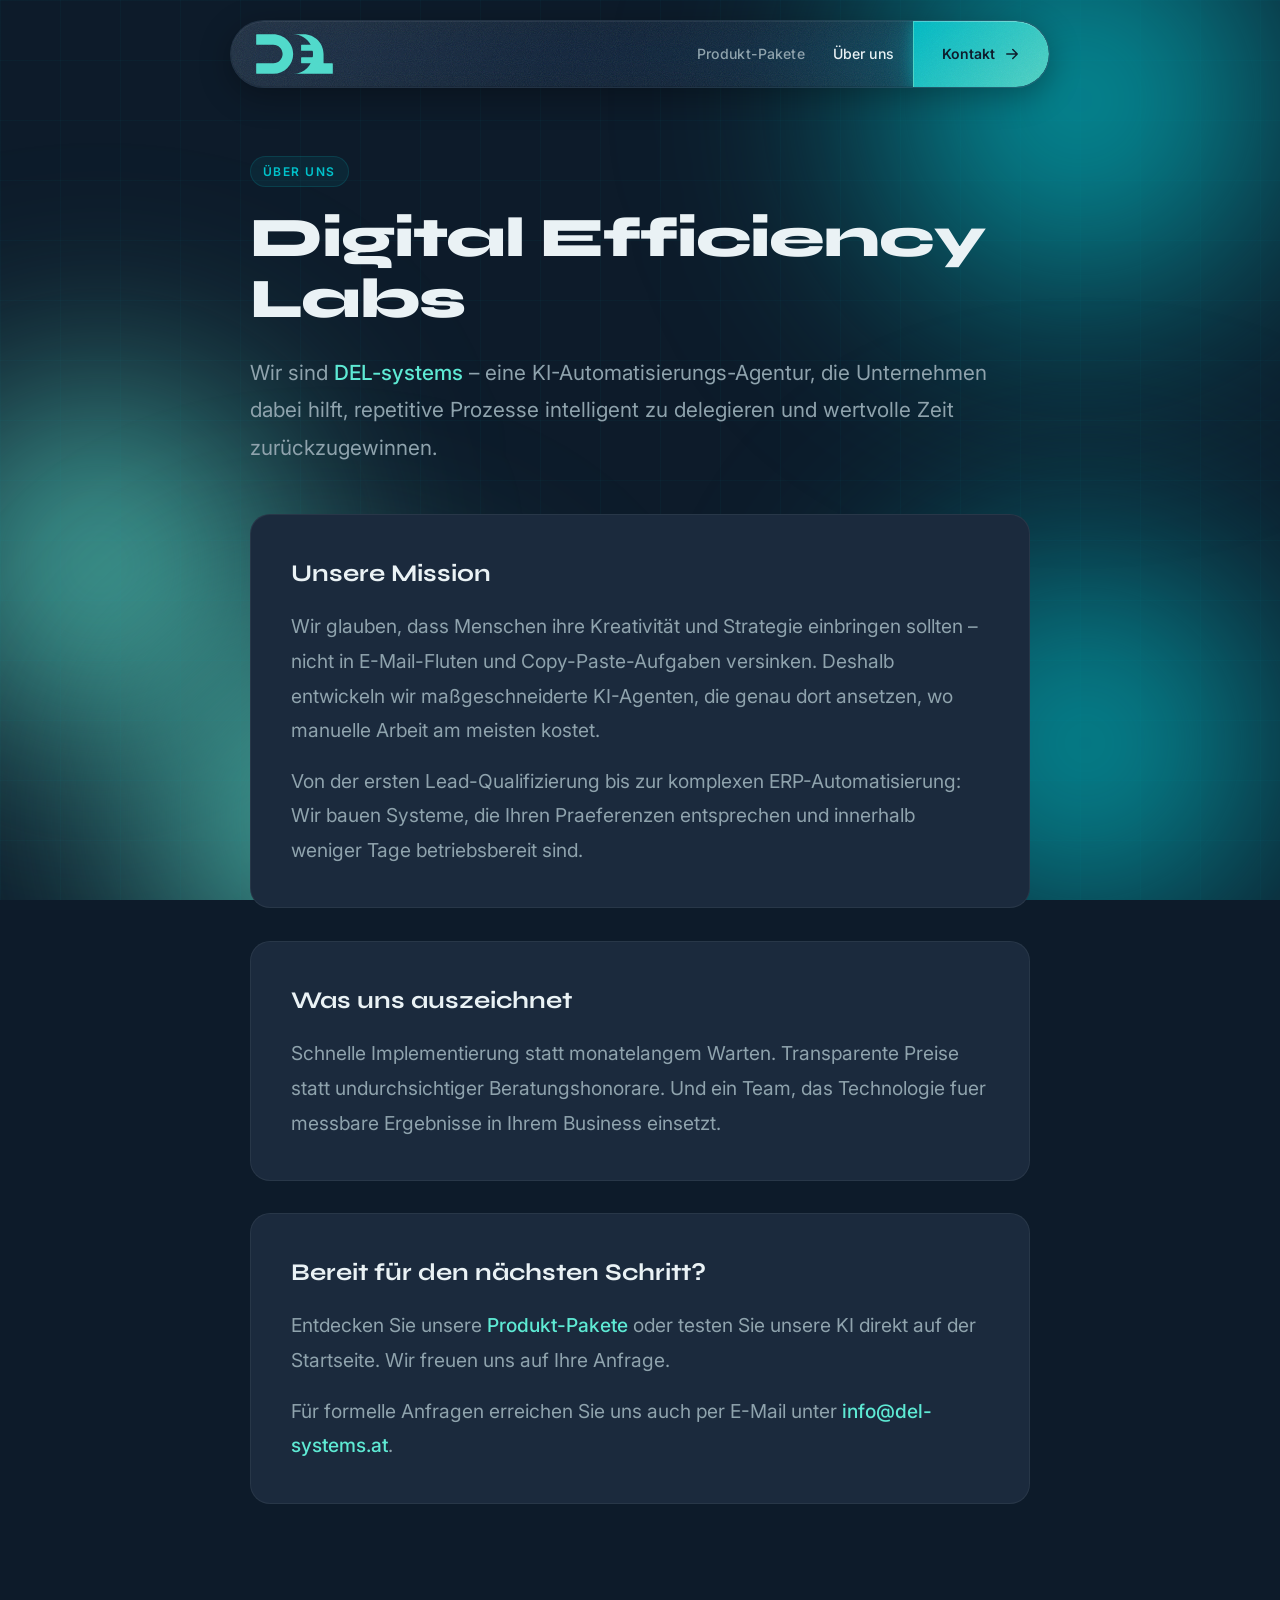
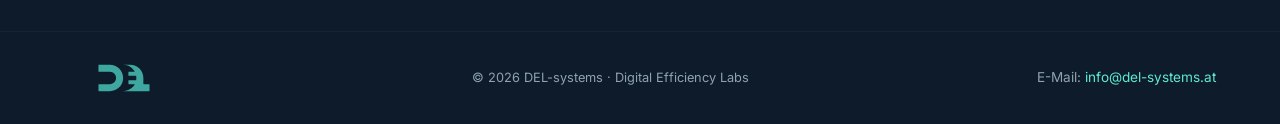
==== commit 2153145d: "Fix spelling errors in about.html" ====
--- a/about.html
+++ b/about.html
@@ -64,7 +64,7 @@
           </p>
           <p>
             Von der ersten Lead-Qualifizierung bis zur komplexen ERP-Automatisierung:
-            Wir bauen Systeme, die Ihren Präferenzen entsprechen und innerhalb weniger Tage betriebsbereit sind.
+            Wir bauen Systeme, die Ihren Praeferenzen entsprechen und innerhalb weniger Tage betriebsbereit sind.
           </p>
         </article>
 
@@ -72,7 +72,7 @@
           <h2>Was uns auszeichnet</h2>
           <p>
             Schnelle Implementierung statt monatelangem Warten. Transparente Preise statt
-            undurchsichtiger Beratungshonorare. Und ein Team, das Technologie für messbare
+            undurchsichtiger Beratungshonorare. Und ein Team, das Technologie fuer messbare
             Ergebnisse in Ihrem Business einsetzt.
           </p>
         </article>
--- a/css/styles.css
+++ b/css/styles.css
@@ -452,6 +452,7 @@
     clamp(1rem, 5vw, 3rem)
     clamp(1rem, 2.8vh, 1.8rem);
   box-sizing: border-box;
+  overflow: hidden;
 }
 
 .hero__content {
@@ -510,6 +511,19 @@
   word-break: normal;
   hyphens: auto;
   text-wrap: balance;
+}
+
+.hero__title-main {
+  display: block;
+}
+
+.hero__title-sub {
+  display: block;
+  margin-top: 0.2rem;
+  font-size: clamp(0.52em, 0.92vw, 0.62em);
+  line-height: 1.18;
+  letter-spacing: -0.01em;
+  color: var(--accent-light);
 }
 
 .hero__title-break {
@@ -680,7 +694,7 @@
   display: flex;
   align-items: center;
   padding: 2rem 5vw;
-  background: rgba(13, 27, 42, 0.5);
+  background: rgba(13, 27, 42, var(--story-panel-alpha, 0.62));
   backdrop-filter: blur(10px);
   -webkit-backdrop-filter: blur(10px);
   border-top: 1px solid rgba(94, 234, 212, 0.14);
@@ -688,6 +702,7 @@
     inset 0 1px 0 rgba(94, 234, 212, 0.08),
     inset 0 -1px 0 rgba(0, 0, 0, 0.12);
   overflow: hidden;
+  transition: background-color 0.28s ease;
 }
 
 .story__section::before {
@@ -879,6 +894,67 @@
   overflow: visible;
 }
 
+.pricing__table-wrapper {
+  margin: 3rem auto 0;
+  max-width: 1100px;
+}
+
+.pricing__table-title {
+  font-family: var(--font-display);
+  font-size: 1.1rem;
+  font-weight: 600;
+  letter-spacing: 0.08em;
+  text-transform: uppercase;
+  color: var(--accent-light);
+  margin-bottom: 1rem;
+}
+
+.pricing__table {
+  width: 100%;
+  border-collapse: collapse;
+  table-layout: fixed;
+  font-size: 0.9rem;
+  background: rgba(13, 27, 42, 0.8);
+  border-radius: 0.9rem;
+  overflow: hidden;
+  border: 1px solid rgba(94, 234, 212, 0.2);
+}
+
+.pricing__table th,
+.pricing__table td {
+  padding: 0.7rem 0.75rem;
+  text-align: left;
+}
+
+.pricing__table thead {
+  background: rgba(0, 194, 203, 0.1);
+}
+
+.pricing__table th:first-child {
+  width: 40%;
+}
+
+.pricing__table th:nth-child(2),
+.pricing__table th:nth-child(3),
+.pricing__table th:nth-child(4),
+.pricing__table td:nth-child(2),
+.pricing__table td:nth-child(3),
+.pricing__table td:nth-child(4) {
+  width: 20%;
+}
+
+.pricing__table tbody tr:nth-child(even) {
+  background: rgba(13, 27, 42, 0.9);
+}
+
+.pricing__table tbody tr:nth-child(odd) {
+  background: rgba(13, 27, 42, 0.8);
+}
+
+.pricing__table td:nth-child(n + 2) {
+  text-align: center;
+}
+
 .pricing-card {
   position: relative;
   display: flex;
@@ -1314,6 +1390,7 @@
     margin-left: auto;
     margin-right: auto;
     font-size: clamp(0.92rem, 2.6vw + 0.35rem, 1.15rem);
+    color: rgba(234, 242, 245, 0.88);
     max-width: 100%;
     width: 100%;
   }
@@ -1323,6 +1400,7 @@
     max-width: 24rem;
     margin-inline: auto;
     width: 100%;
+    align-self: center;
   }
 
   .hero__scroll-cue {
@@ -1406,11 +1484,19 @@
     line-height: 1.18;
     max-width: 100%;
     width: 100%;
+    hyphens: none;
+    text-wrap: pretty;
+  }
+
+  .hero__title-break {
+    display: none;
   }
 
   .hero__subtitle {
     font-size: clamp(1.08rem, 3.6vw + 0.25rem, 1.28rem);
     line-height: 1.75;
+    color: rgba(234, 242, 245, 0.9);
+    text-shadow: 0 1px 1px rgba(0, 0, 0, 0.22);
     padding-inline: 0;
     max-width: 100%;
     width: 100%;
@@ -1552,6 +1638,35 @@
     margin-bottom: 2.5rem;
   }
 
+  .pricing__table-wrapper {
+    margin-top: 2.2rem;
+  }
+
+  .pricing__table {
+    font-size: 0.78rem;
+  }
+
+  .pricing__table th,
+  .pricing__table td {
+    padding: 0.56rem 0.38rem;
+  }
+
+  .pricing__table th {
+    text-align: center;
+  }
+
+  .pricing__table th:first-child,
+  .pricing__table td:first-child {
+    text-align: left;
+    width: 40%;
+  }
+
+  .pricing__table td:nth-child(2),
+  .pricing__table td:nth-child(3),
+  .pricing__table td:nth-child(4) {
+    text-align: center;
+  }
+
   .pricing-card__name {
     font-size: clamp(1.1rem, 3vw + 0.3rem, 1.25rem);
   }
@@ -1599,7 +1714,8 @@
 
   .hero__subtitle {
     margin-bottom: 0.65rem;
-    line-height: 1.65;
+    line-height: 1.7;
+    color: rgba(234, 242, 245, 0.92);
     max-width: 100%;
   }
 
@@ -1788,6 +1904,66 @@
   }
 }
 
+/* Keep CTAs visible on shorter desktop screens */
+@media (min-width: 901px) and (max-height: 820px) {
+  .hero {
+    gap: clamp(0.8rem, 2.2vw, 1.7rem);
+    padding:
+      calc(var(--navbar-expanded-height) + var(--navbar-margin) * 2 + 0.45rem)
+      clamp(1rem, 4vw, 2.2rem)
+      0.8rem;
+  }
+
+  .hero__title {
+    font-size: clamp(1.9rem, 2.6vw + 0.3rem, 3rem);
+    margin-bottom: 0.55rem;
+    line-height: 1.04;
+  }
+
+  .hero__subtitle {
+    font-size: clamp(0.95rem, 0.9vw + 0.35rem, 1.08rem);
+    margin-bottom: 0.55rem;
+    line-height: 1.5;
+  }
+
+  .hero__visual {
+    height: clamp(150px, 24vh, 235px);
+  }
+
+  .hero__robot {
+    width: clamp(130px, 12vw, 170px);
+  }
+
+  .hero__actions {
+    align-self: start;
+    margin-top: 0;
+  }
+
+  .btn {
+    padding: 0.64rem 1.15rem;
+    font-size: 0.84rem;
+  }
+}
+
+@media (min-width: 901px) and (max-height: 720px) {
+  .hero {
+    padding-bottom: 0.55rem;
+    gap: clamp(0.6rem, 1.7vw, 1.2rem);
+  }
+
+  .hero__title {
+    font-size: clamp(1.72rem, 2.2vw + 0.28rem, 2.55rem);
+  }
+
+  .hero__visual {
+    height: clamp(132px, 21vh, 195px);
+  }
+
+  .hero__robot {
+    width: clamp(118px, 10.5vw, 150px);
+  }
+}
+
 /* Reduced motion */
 @media (prefers-reduced-motion: reduce) {
   *, *::before, *::after {
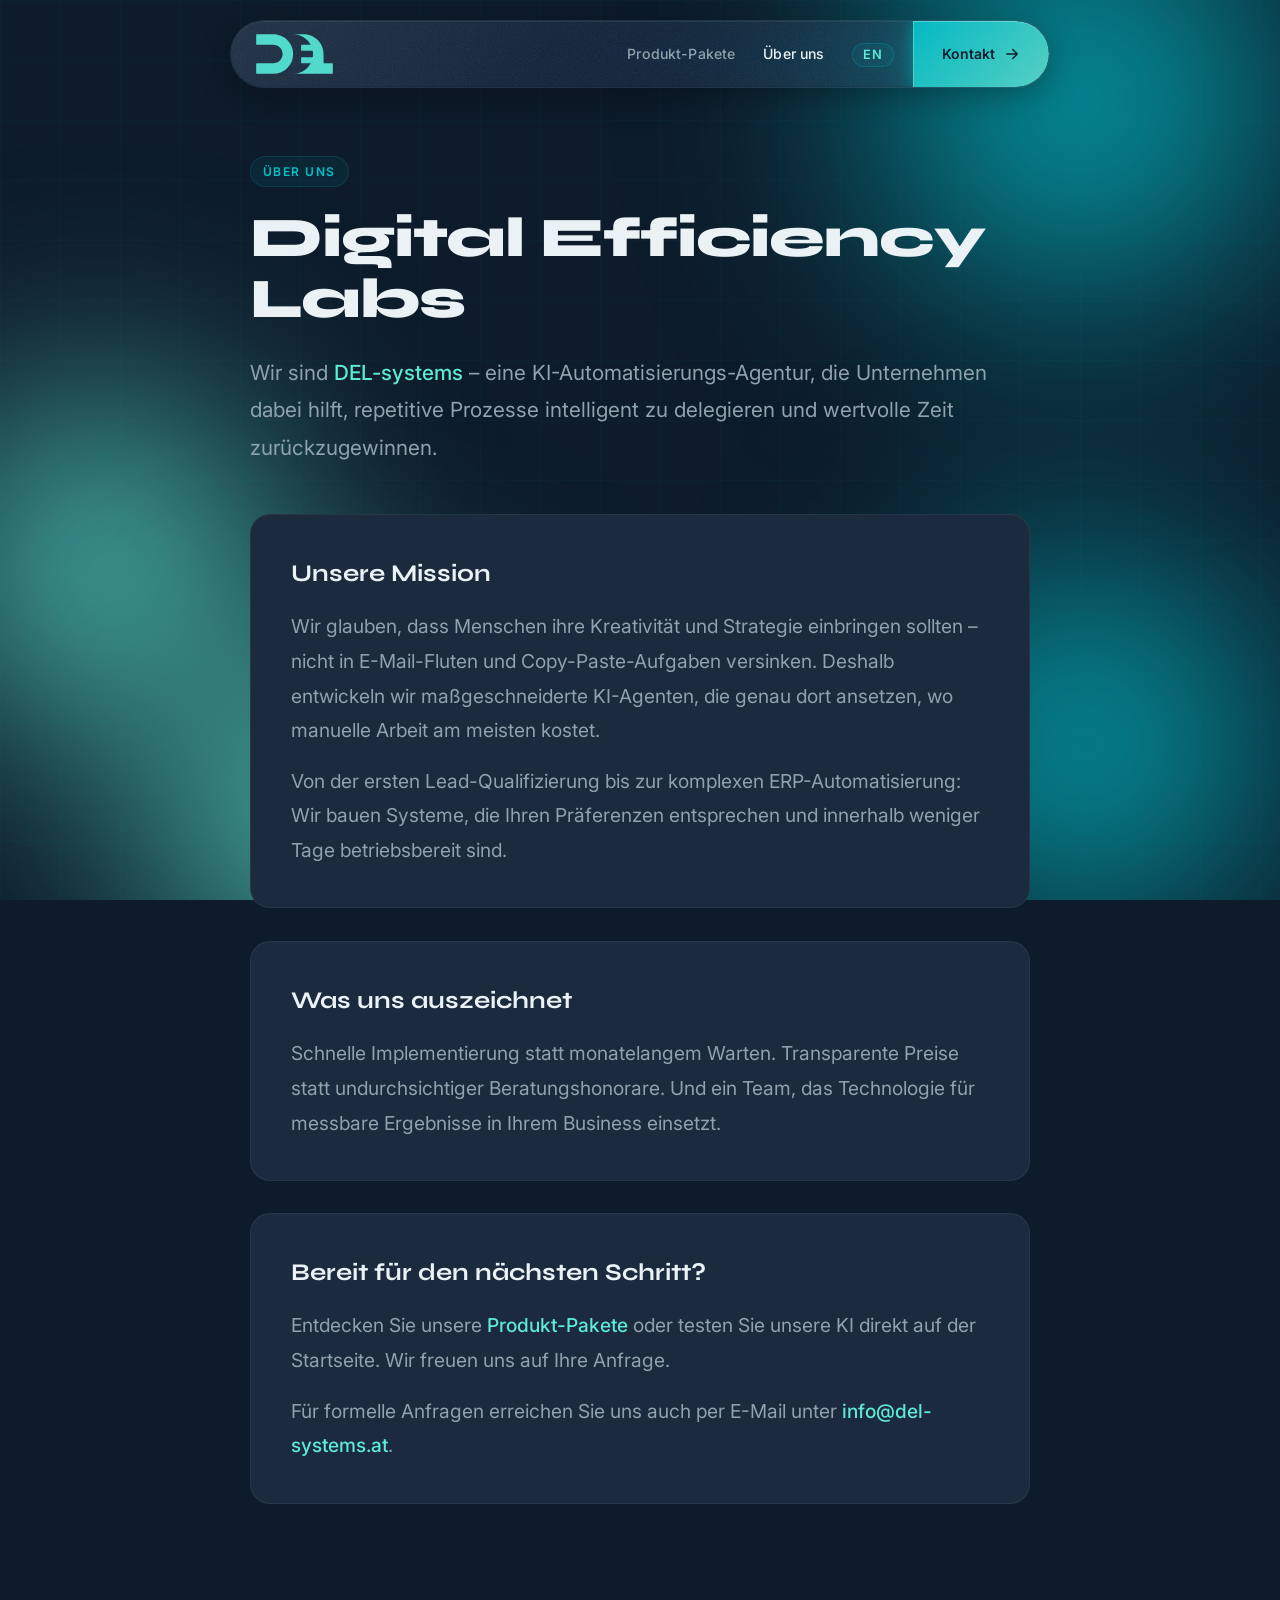
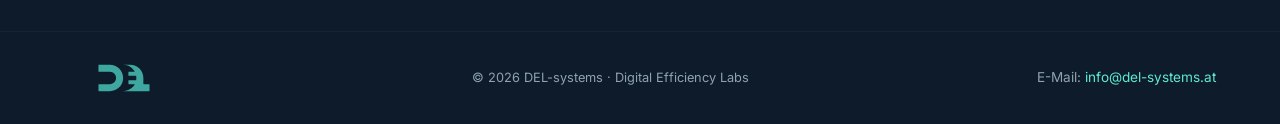
==== commit e652511a: "Added package-lock.json" ====
--- a/about.html
+++ b/about.html
@@ -30,12 +30,17 @@
 
       <div class="navbar__right">
         <ul class="navbar__links">
-          <li><a href="index.html#pakete" class="navbar__link navbar__link--pakete"><span class="navbar__link-full">Produkt-Pakete</span><span class="navbar__link-short">Pakete</span></a></li>
-          <li><a href="about.html" class="navbar__link navbar__link--active" aria-current="page">Über uns</a></li>
+          <li><a href="index.html#pakete" class="navbar__link navbar__link--pakete"><span class="navbar__link-full" data-i18n="nav.packages">Produkt-Pakete</span><span class="navbar__link-short" data-i18n="nav.packages_short">Pakete</span></a></li>
+          <li><a href="about.html" class="navbar__link navbar__link--active" aria-current="page" data-i18n="nav.about">Über uns</a></li>
+          <li>
+            <button class="lang-switch" id="langSwitch" aria-label="Switch language">
+              <span class="lang-switch__label" id="langLabel">EN</span>
+            </button>
+          </li>
         </ul>
 
         <a href="index.html#kontakt" class="navbar__cta">
-          <span>Kontakt</span>
+          <span data-i18n="nav.contact">Kontakt</span>
           <svg class="navbar__cta-arrow" width="18" height="18" viewBox="0 0 18 18" fill="none" aria-hidden="true">
             <path d="M3.75 9H14.25M14.25 9L9.75 4.5M14.25 9L9.75 13.5" stroke="currentColor" stroke-width="1.5" stroke-linecap="round" stroke-linejoin="round"/>
           </svg>
@@ -47,44 +52,44 @@
   <main>
     <section class="about">
       <div class="about__inner">
-        <span class="about__label">Über uns</span>
+        <span class="about__label" data-i18n="about.label">Über uns</span>
         <h1 class="about__title">Digital Efficiency Labs</h1>
-        <p class="about__intro">
+        <p class="about__intro" data-i18n="about.intro">
           Wir sind <span class="about__highlight">DEL-systems</span> – eine KI-Automatisierungs-Agentur,
           die Unternehmen dabei hilft, repetitive Prozesse intelligent zu delegieren und
           wertvolle Zeit zurückzugewinnen.
         </p>
 
         <article class="about__card">
-          <h2>Unsere Mission</h2>
-          <p>
+          <h2 data-i18n="about.mission_title">Unsere Mission</h2>
+          <p data-i18n="about.mission_p1">
             Wir glauben, dass Menschen ihre Kreativität und Strategie einbringen sollten –
             nicht in E-Mail-Fluten und Copy-Paste-Aufgaben versinken. Deshalb entwickeln wir
             maßgeschneiderte KI-Agenten, die genau dort ansetzen, wo manuelle Arbeit am meisten kostet.
           </p>
-          <p>
+          <p data-i18n="about.mission_p2">
             Von der ersten Lead-Qualifizierung bis zur komplexen ERP-Automatisierung:
-            Wir bauen Systeme, die Ihren Praeferenzen entsprechen und innerhalb weniger Tage betriebsbereit sind.
+            Wir bauen Systeme, die Ihren Präferenzen entsprechen und innerhalb weniger Tage betriebsbereit sind.
           </p>
         </article>
 
         <article class="about__card">
-          <h2>Was uns auszeichnet</h2>
-          <p>
+          <h2 data-i18n="about.diff_title">Was uns auszeichnet</h2>
+          <p data-i18n="about.diff_p1">
             Schnelle Implementierung statt monatelangem Warten. Transparente Preise statt
-            undurchsichtiger Beratungshonorare. Und ein Team, das Technologie fuer messbare
+            undurchsichtiger Beratungshonorare. Und ein Team, das Technologie für messbare
             Ergebnisse in Ihrem Business einsetzt.
           </p>
         </article>
 
         <article class="about__card">
-          <h2>Bereit für den nächsten Schritt?</h2>
-          <p>
-            Entdecken Sie unsere <a href="index.html#pakete" class="about__highlight">Produkt-Pakete</a>
+          <h2 data-i18n="about.next_title">Bereit für den nächsten Schritt?</h2>
+          <p data-i18n="about.next_p1">
+            Entdecken Sie unsere <a href="index.html#pakete" class="about__highlight" data-i18n="about.packages_link">Produkt-Pakete</a>
             oder testen Sie unsere KI direkt auf der Startseite.
             Wir freuen uns auf Ihre Anfrage.
           </p>
-          <p>
+          <p data-i18n="about.next_p2">
             Für formelle Anfragen erreichen Sie uns auch per E-Mail unter
             <a href="mailto:info@del-systems.at" class="about__highlight">info@del-systems.at</a>.
           </p>
@@ -102,5 +107,6 @@
   </footer>
 
   <script src="js/main.js"></script>
+  <script src="js/i18n.js"></script>
 </body>
 </html>
--- a/css/styles.css
+++ b/css/styles.css
@@ -694,7 +694,7 @@
   display: flex;
   align-items: center;
   padding: 2rem 5vw;
-  background: rgba(13, 27, 42, var(--story-panel-alpha, 0.62));
+  background: rgba(13, 27, 42, var(--story-panel-alpha, 0.74));
   backdrop-filter: blur(10px);
   -webkit-backdrop-filter: blur(10px);
   border-top: 1px solid rgba(94, 234, 212, 0.14);
@@ -722,24 +722,6 @@
   height: 105vh;
   min-height: 105vh;
   border-bottom: none;
-  -webkit-mask-image: linear-gradient(
-    to bottom,
-    #000 0%,
-    #000 62%,
-    rgba(0, 0, 0, 0.9) 74%,
-    rgba(0, 0, 0, 0.55) 86%,
-    rgba(0, 0, 0, 0.2) 94%,
-    transparent 100%
-  );
-  mask-image: linear-gradient(
-    to bottom,
-    #000 0%,
-    #000 62%,
-    rgba(0, 0, 0, 0.9) 74%,
-    rgba(0, 0, 0, 0.55) 86%,
-    rgba(0, 0, 0, 0.2) 94%,
-    transparent 100%
-  );
 }
 
 .story__section--4::before {
@@ -762,6 +744,18 @@
 
 .story__inner--reverse .story__graphic {
   order: 1;
+}
+
+.story__inner--flow {
+  grid-template-columns: 1fr;
+  gap: 1.2rem;
+  align-items: start;
+  max-width: 1320px;
+}
+
+.story__inner--flow .story__text {
+  width: 100%;
+  max-width: 100%;
 }
 
 .story__label {
@@ -784,7 +778,7 @@
   font-weight: 700;
   line-height: 1.15;
   letter-spacing: -0.02em;
-  margin-bottom: 1.25rem;
+  margin-bottom: 0.85rem;
 }
 
 .story__body {
@@ -792,6 +786,105 @@
   color: var(--text-muted);
   line-height: 1.8;
   max-width: 560px;
+}
+
+.story__flow {
+  position: relative;
+  display: grid;
+  grid-template-columns: repeat(4, minmax(0, 1fr));
+  gap: 1.8rem;
+  margin-top: 0.55rem;
+  padding-top: 1rem;
+  max-width: 100%;
+}
+
+.story__flow::before {
+  content: '';
+  position: absolute;
+  top: 2.5rem;
+  left: 6%;
+  right: 6%;
+  height: 1px;
+  background: linear-gradient(
+    90deg,
+    rgba(0, 194, 203, 0.12) 0%,
+    rgba(94, 234, 212, 0.55) 50%,
+    rgba(0, 194, 203, 0.12) 100%
+  );
+  box-shadow: 0 0 14px rgba(94, 234, 212, 0.25);
+}
+
+.story__flow-step {
+  position: relative;
+  z-index: 1;
+  min-width: 0;
+}
+
+.story__flow-badge {
+  position: relative;
+  width: 84px;
+  height: 84px;
+  margin-bottom: 1rem;
+  border-radius: 1rem;
+  background: rgba(27, 42, 61, 0.86);
+  border: 1px solid rgba(0, 194, 203, 0.18);
+  display: flex;
+  align-items: center;
+  justify-content: center;
+  box-shadow:
+    0 0 22px rgba(0, 194, 203, 0.1),
+    inset 0 1px 0 rgba(0, 194, 203, 0.08);
+}
+
+.story__flow-badge::before {
+  content: '';
+  position: absolute;
+  inset: 10px;
+  border-radius: 0.8rem;
+  background: radial-gradient(circle, rgba(0, 194, 203, 0.16) 0%, transparent 72%);
+  pointer-events: none;
+}
+
+.story__flow-number {
+  position: absolute;
+  top: -0.45rem;
+  right: -0.35rem;
+  width: 1.5rem;
+  height: 1.5rem;
+  border-radius: 999px;
+  background: linear-gradient(135deg, var(--accent), var(--accent-light));
+  color: var(--bg-deep);
+  font-size: 0.74rem;
+  font-weight: 700;
+  display: flex;
+  align-items: center;
+  justify-content: center;
+  box-shadow: 0 0 12px rgba(94, 234, 212, 0.35);
+}
+
+.story__flow-icon {
+  width: 40px;
+  height: 40px;
+  color: var(--accent);
+  object-fit: contain;
+  position: relative;
+  z-index: 1;
+  filter: var(--glow-accent-filter);
+}
+
+.story__flow-title {
+  font-family: var(--font-display);
+  font-size: 1.1rem;
+  font-weight: 700;
+  line-height: 1.2;
+  margin-bottom: 0.55rem;
+}
+
+.story__flow-text {
+  color: var(--text-muted);
+  font-size: 0.96rem;
+  line-height: 1.65;
+  max-width: none;
 }
 
 /* Graphic placeholders */
@@ -825,21 +918,23 @@
   pointer-events: none;
 }
 
+.graphic-placeholder__illustration {
+  width: min(78%, 280px);
+  height: auto;
+  max-height: 82%;
+  object-fit: contain;
+  position: relative;
+  z-index: 1;
+  filter: var(--glow-accent-filter);
+}
+
 .graphic-placeholder__icon {
   width: 64px;
   height: 64px;
   color: var(--accent);
   position: relative;
   z-index: 1;
-}
-
-.graphic-placeholder__label {
-  font-size: 0.8rem;
-  color: var(--text-muted);
-  letter-spacing: 0.05em;
-  text-transform: uppercase;
-  position: relative;
-  z-index: 1;
+  filter: var(--glow-accent-filter);
 }
 
 /* ---- Pricing ---- */
@@ -1038,6 +1133,15 @@
   margin-bottom: 1.5rem;
 }
 
+.pricing-card__trial {
+  display: block;
+  margin-bottom: 0.45rem;
+  color: var(--accent-light);
+  font-size: 0.78rem;
+  font-weight: 600;
+  letter-spacing: 0.02em;
+}
+
 .pricing-card__setup {
   display: block;
   font-size: 1.5rem;
@@ -1428,6 +1532,10 @@
     gap: 2.5rem;
   }
 
+  .story__inner--flow {
+    gap: 1.5rem;
+  }
+
   .story__graphic {
     max-width: 430px;
     margin: 0 auto;
@@ -1593,21 +1701,81 @@
     gap: 1.75rem;
   }
 
+  .story__flow {
+    grid-template-columns: 1fr;
+    gap: 1rem;
+    padding-left: 0;
+  }
+
+  .story__flow::before {
+    top: 0.25rem;
+    bottom: 0.25rem;
+    left: 2rem;
+    right: auto;
+    width: 1px;
+    height: auto;
+    background: linear-gradient(
+      180deg,
+      rgba(0, 194, 203, 0.12) 0%,
+      rgba(94, 234, 212, 0.55) 50%,
+      rgba(0, 194, 203, 0.12) 100%
+    );
+  }
+
+  .story__flow-step {
+    display: grid;
+    grid-template-columns: 64px minmax(0, 1fr);
+    grid-template-areas:
+      "badge title"
+      "badge text";
+    column-gap: 0.85rem;
+    align-items: start;
+    padding-left: 0.2rem;
+  }
+
+  .story__flow-badge {
+    grid-area: badge;
+    width: 56px;
+    height: 56px;
+    margin-bottom: 0;
+    margin-top: 0.05rem;
+  }
+
+  .story__flow-icon {
+    width: 26px;
+    height: 26px;
+  }
+
+  .story__flow-title {
+    grid-area: title;
+    margin: 0.05rem 0 0.2rem;
+    font-size: 0.96rem;
+    line-height: 1.2;
+  }
+
+  .story__flow-text {
+    grid-area: text;
+    max-width: 100%;
+    font-size: 0.9rem;
+    line-height: 1.58;
+  }
+
   .story__graphic {
     max-width: 320px;
   }
 
   .graphic-placeholder {
     border-radius: 1rem;
+  }
+
+  .graphic-placeholder__illustration {
+    width: min(84%, 240px);
+    max-height: 78%;
   }
 
   .graphic-placeholder__icon {
     width: 54px;
     height: 54px;
-  }
-
-  .graphic-placeholder__label {
-    font-size: 0.74rem;
   }
 
   .pricing {
@@ -1976,3 +2144,145 @@
     scroll-behavior: auto;
   }
 }
+
+/* ---- Language Switcher ---- */
+
+.lang-switch {
+  display: inline-flex;
+  align-items: center;
+  justify-content: center;
+  background: rgba(0, 194, 203, 0.08);
+  border: 1px solid rgba(0, 194, 203, 0.22);
+  border-radius: var(--navbar-radius);
+  color: var(--accent-light);
+  font-family: var(--font-body);
+  font-size: clamp(0.65rem, 1.8vw, 0.8rem);
+  font-weight: 600;
+  letter-spacing: 0.06em;
+  cursor: pointer;
+  padding: 0.28rem 0.62rem;
+  transition:
+    background 0.25s ease,
+    border-color 0.25s ease,
+    color 0.25s ease,
+    box-shadow 0.25s ease;
+  white-space: nowrap;
+  line-height: 1;
+}
+
+.lang-switch:hover {
+  background: rgba(0, 194, 203, 0.16);
+  border-color: rgba(0, 194, 203, 0.45);
+  color: var(--text-primary);
+  box-shadow: 0 0 14px rgba(0, 194, 203, 0.2);
+}
+
+.lang-switch__label {
+  pointer-events: none;
+}
+
+/* ---- Frameless Story Graphics (sections 1-3) ---- */
+
+.story__graphic--frameless {
+  position: relative;
+  display: flex;
+  align-items: center;
+  justify-content: center;
+  aspect-ratio: 4 / 3;
+}
+
+.graphic-frameless__glow {
+  position: absolute;
+  width: 260px;
+  height: 260px;
+  border-radius: 50%;
+  background: radial-gradient(circle, rgba(0, 194, 203, 0.18) 0%, transparent 68%);
+  filter: blur(32px);
+  pointer-events: none;
+  top: 50%;
+  left: 50%;
+  transform: translate(-50%, -50%);
+}
+
+/* For loop.svg: the glow ring sits at the circle edge, not the hollow center.
+   We offset two overlapping radial orbs to the sides of the loop to mimic
+   a ring-shaped glow without SVG filter hacks. */
+.graphic-frameless__glow--loop {
+  width: 300px;
+  height: 300px;
+  background:
+    radial-gradient(ellipse 55% 55% at 20% 50%, rgba(0, 194, 203, 0.28) 0%, transparent 70%),
+    radial-gradient(ellipse 55% 55% at 80% 50%, rgba(94, 234, 212, 0.22) 0%, transparent 70%),
+    radial-gradient(ellipse 80% 30% at 50% 10%, rgba(0, 194, 203, 0.16) 0%, transparent 70%),
+    radial-gradient(ellipse 80% 30% at 50% 90%, rgba(94, 234, 212, 0.16) 0%, transparent 70%);
+  filter: blur(28px);
+}
+
+.graphic-frameless__illustration {
+  width: min(78%, 280px);
+  height: auto;
+  max-height: 86%;
+  object-fit: contain;
+  position: relative;
+  z-index: 1;
+  filter: var(--glow-accent-filter);
+}
+
+/* ---- Ablauf section: full-width on desktop ---- */
+
+@media (min-width: 769px) {
+  .story__section--4 .story__inner--flow {
+    max-width: 100%;
+    padding: 0 2vw;
+  }
+
+  .story__section--4 .story__flow {
+    grid-template-columns: repeat(4, minmax(0, 1fr));
+    gap: clamp(1rem, 2.5vw, 2.2rem);
+  }
+}
+
+/* On medium screens keep 4-col but tighter */
+@media (min-width: 769px) and (max-width: 1100px) {
+  .story__section--4 .story__flow {
+    gap: 1rem;
+  }
+
+  .story__flow-badge {
+    width: 72px;
+    height: 72px;
+  }
+
+  .story__flow-title {
+    font-size: 0.98rem;
+  }
+
+  .story__flow-text {
+    font-size: 0.88rem;
+  }
+}
+
+/* Frameless graphic mobile sizing */
+@media (max-width: 900px) {
+  .story__graphic--frameless {
+    max-width: 340px;
+    margin: 0 auto;
+    width: 100%;
+  }
+
+  .graphic-frameless__glow {
+    width: 200px;
+    height: 200px;
+  }
+
+  .graphic-frameless__glow--loop {
+    width: 220px;
+    height: 220px;
+  }
+}
+
+@media (max-width: 768px) {
+  .story__graphic--frameless {
+    max-width: 260px;
+  }
+}
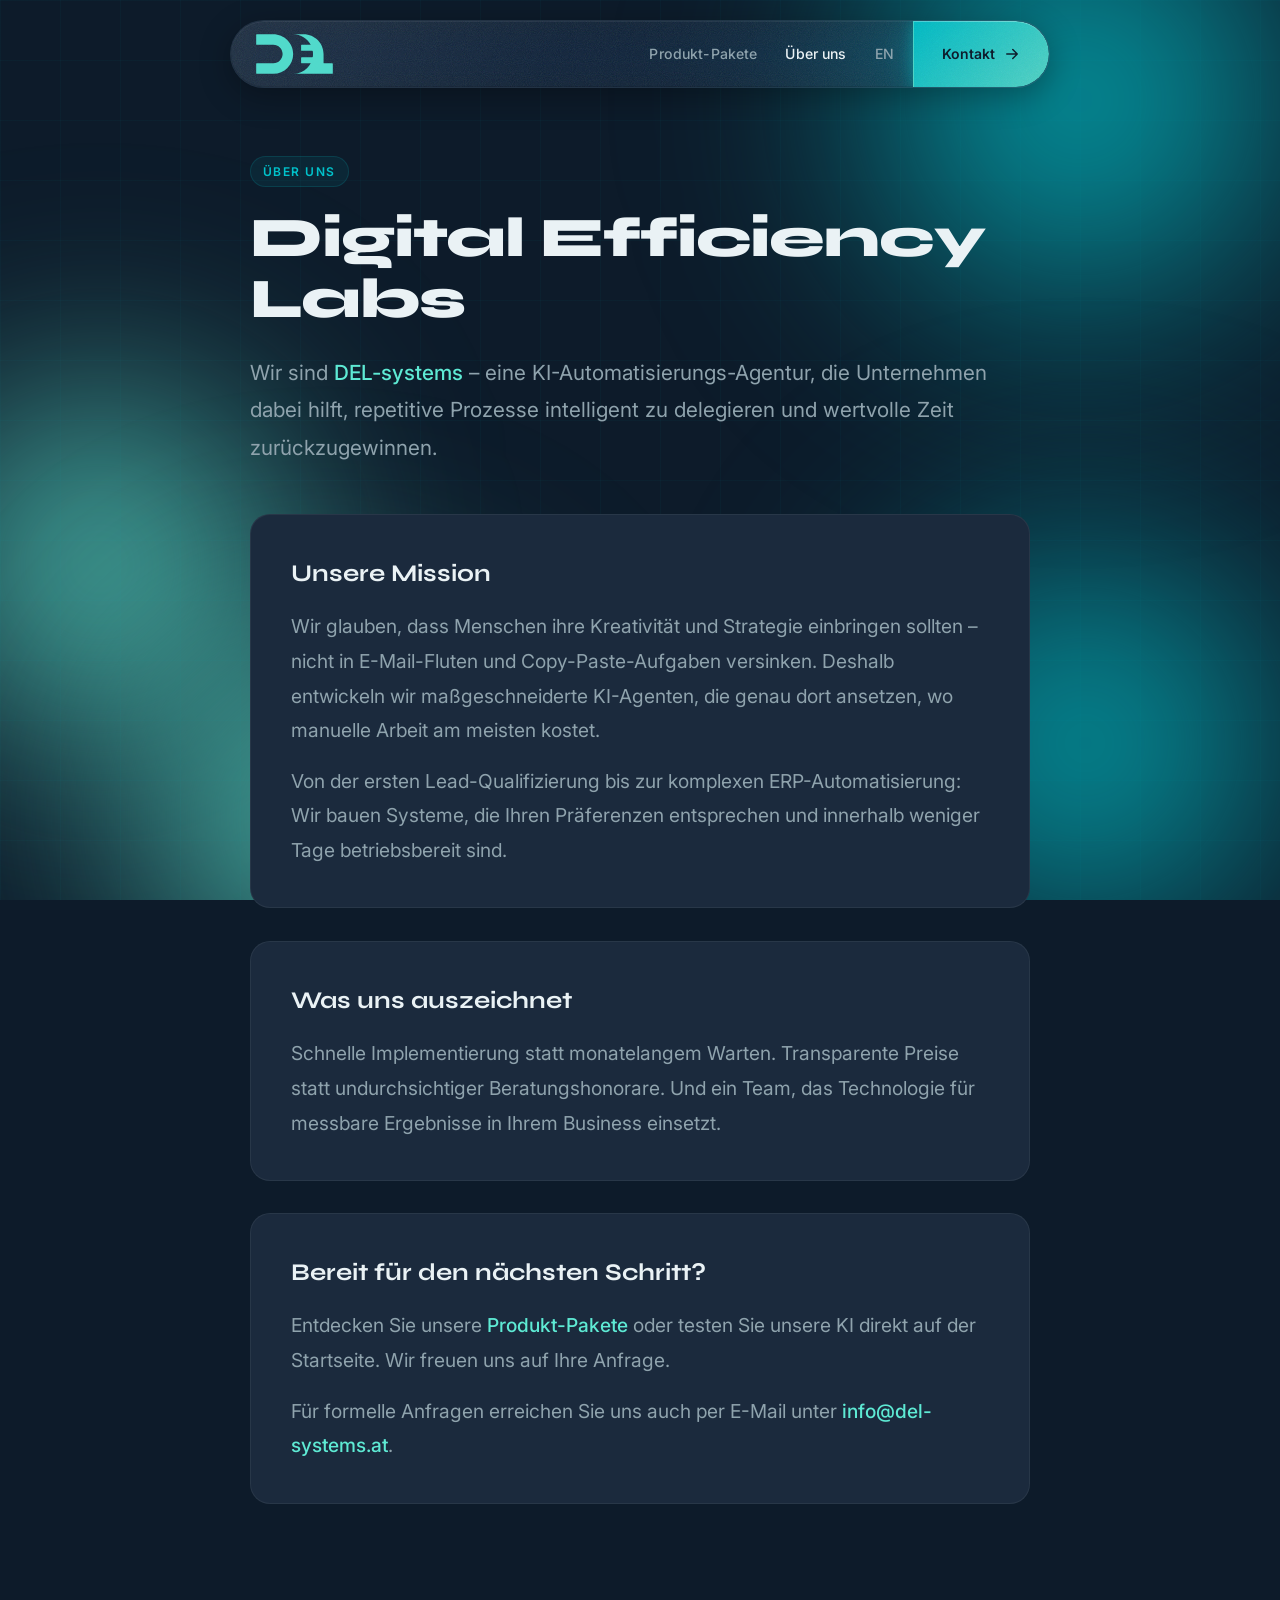
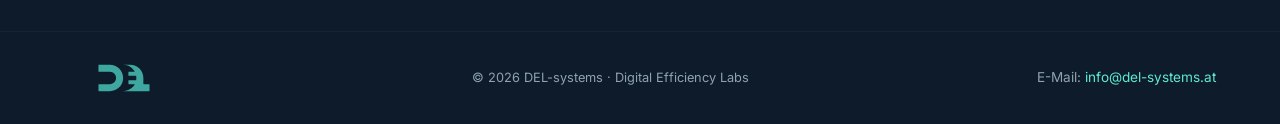
==== commit 1e721e5b: "Fix Ablauf layout, language switcher, favicon" ====
--- a/about.html
+++ b/about.html
@@ -5,6 +5,7 @@
   <meta name="viewport" content="width=device-width, initial-scale=1.0, viewport-fit=cover">
   <meta name="description" content="Über DEL-systems – Digital Efficiency Labs. Wer wir sind und wofür wir stehen.">
   <title>Über uns | DEL-systems</title>
+  <link rel="icon" type="image/svg+xml" href="assets/favicon.svg">
   <link rel="preconnect" href="https://fonts.googleapis.com">
   <link rel="preconnect" href="https://fonts.gstatic.com" crossorigin>
   <link href="https://fonts.googleapis.com/css2?family=Inter:wght@300;400;500;600;700&family=Syne:wght@600;700;800&display=swap" rel="stylesheet">
--- a/css/styles.css
+++ b/css/styles.css
@@ -2151,30 +2151,22 @@
   display: inline-flex;
   align-items: center;
   justify-content: center;
-  background: rgba(0, 194, 203, 0.08);
-  border: 1px solid rgba(0, 194, 203, 0.22);
-  border-radius: var(--navbar-radius);
-  color: var(--accent-light);
+  background: none;
+  border: none;
+  color: var(--text-muted);
   font-family: var(--font-body);
-  font-size: clamp(0.65rem, 1.8vw, 0.8rem);
-  font-weight: 600;
-  letter-spacing: 0.06em;
+  font-size: clamp(0.68rem, 2.2vw, 0.88rem);
+  font-weight: 500;
+  letter-spacing: 0.01em;
   cursor: pointer;
-  padding: 0.28rem 0.62rem;
-  transition:
-    background 0.25s ease,
-    border-color 0.25s ease,
-    color 0.25s ease,
-    box-shadow 0.25s ease;
+  padding: 0;
+  transition: color 0.3s ease;
   white-space: nowrap;
   line-height: 1;
 }
 
 .lang-switch:hover {
-  background: rgba(0, 194, 203, 0.16);
-  border-color: rgba(0, 194, 203, 0.45);
   color: var(--text-primary);
-  box-shadow: 0 0 14px rgba(0, 194, 203, 0.2);
 }
 
 .lang-switch__label {
@@ -2228,37 +2220,48 @@
   filter: var(--glow-accent-filter);
 }
 
-/* ---- Ablauf section: full-width on desktop ---- */
-
-@media (min-width: 769px) {
-  .story__section--4 .story__inner--flow {
-    max-width: 100%;
-    padding: 0 2vw;
-  }
-
-  .story__section--4 .story__flow {
-    grid-template-columns: repeat(4, minmax(0, 1fr));
-    gap: clamp(1rem, 2.5vw, 2.2rem);
-  }
-}
-
-/* On medium screens keep 4-col but tighter */
+/* ---- Ablauf section: full-width, even columns, opaque background ---- */
+
+.story__section--4 {
+  padding-left: 4vw;
+  padding-right: 4vw;
+  background: rgba(13, 27, 42, 0.98);
+}
+
+.story__section--4 .story__inner--flow {
+  max-width: 100%;
+  width: 100%;
+  padding: 0;
+}
+
+.story__section--4 .story__text {
+  width: 100%;
+  max-width: 100%;
+}
+
+.story__section--4 .story__flow {
+  grid-template-columns: repeat(4, 1fr);
+  gap: clamp(1.2rem, 2.8vw, 2.4rem);
+  width: 100%;
+}
+
+/* On medium screens keep 4-col but scale down */
 @media (min-width: 769px) and (max-width: 1100px) {
   .story__section--4 .story__flow {
-    gap: 1rem;
-  }
-
-  .story__flow-badge {
-    width: 72px;
-    height: 72px;
-  }
-
-  .story__flow-title {
-    font-size: 0.98rem;
-  }
-
-  .story__flow-text {
-    font-size: 0.88rem;
+    gap: clamp(0.8rem, 1.8vw, 1.4rem);
+  }
+
+  .story__section--4 .story__flow-badge {
+    width: 68px;
+    height: 68px;
+  }
+
+  .story__section--4 .story__flow-title {
+    font-size: 0.95rem;
+  }
+
+  .story__section--4 .story__flow-text {
+    font-size: 0.86rem;
   }
 }
 
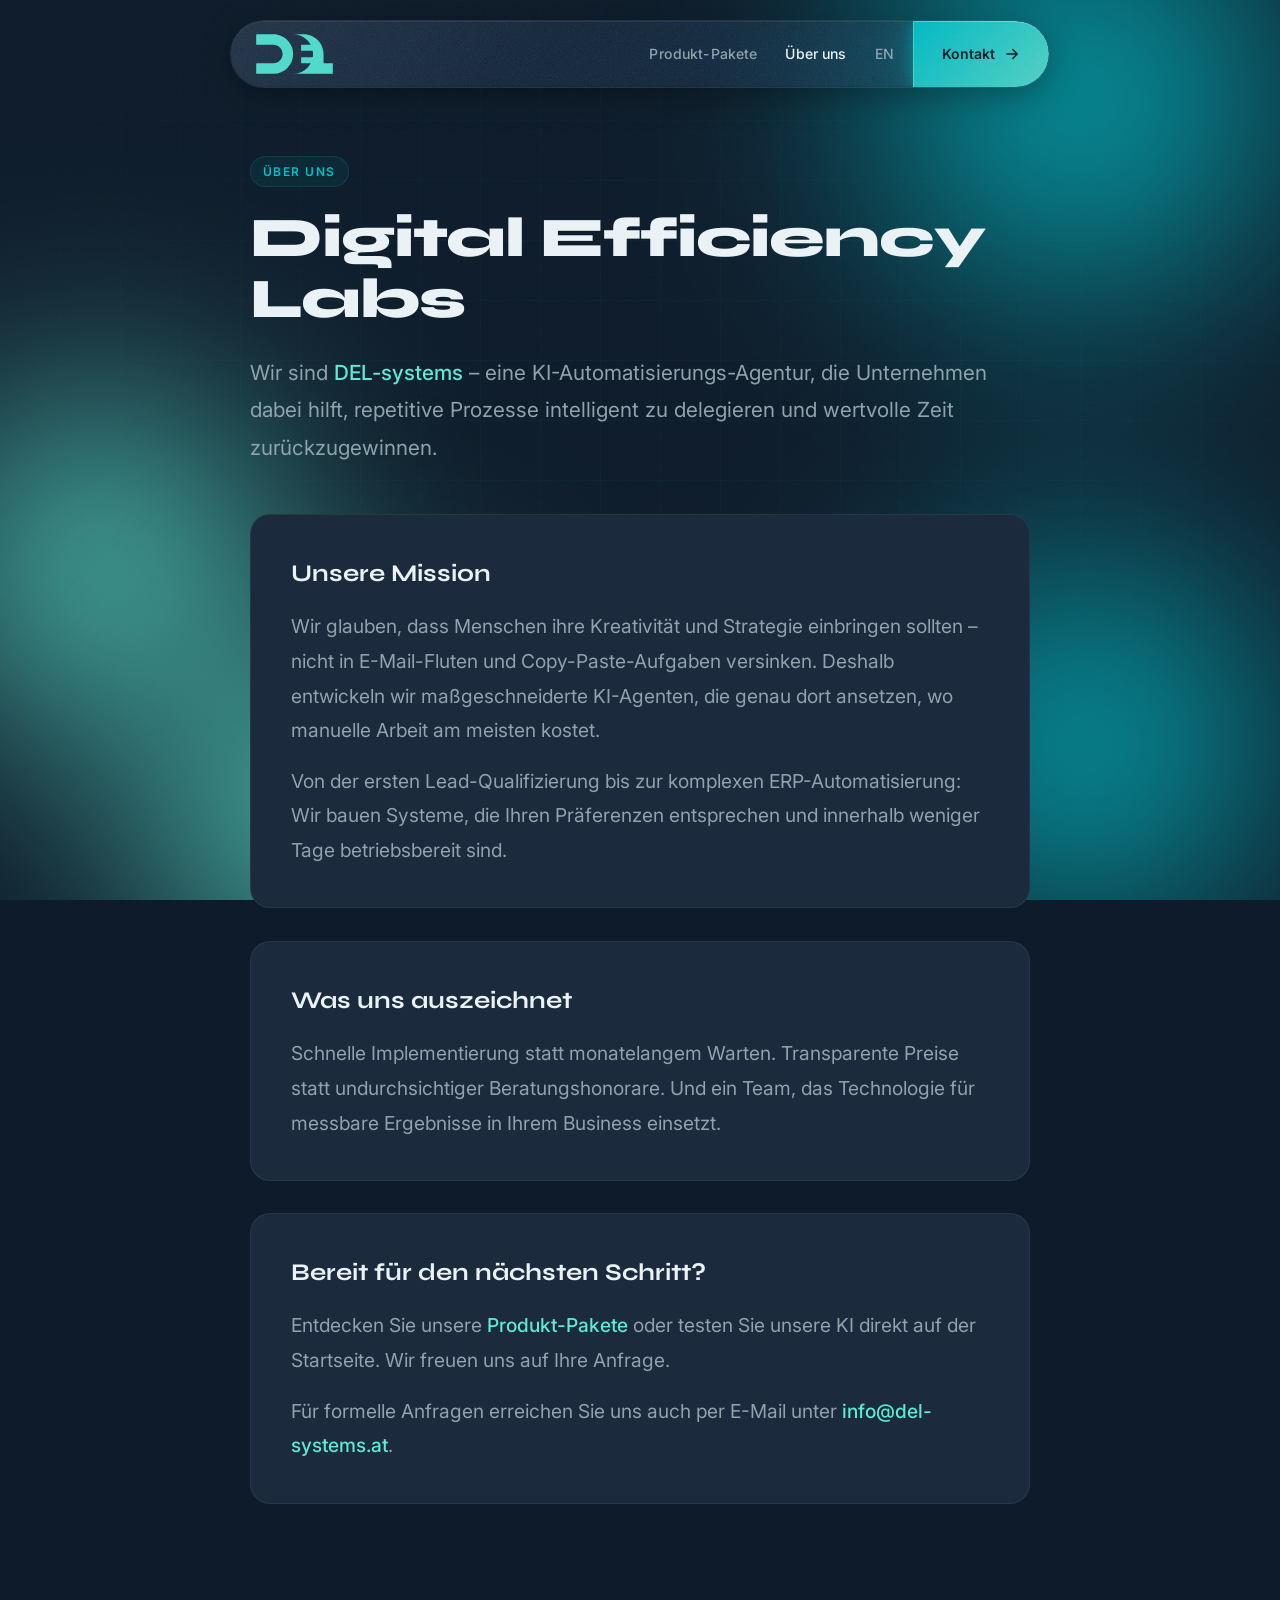
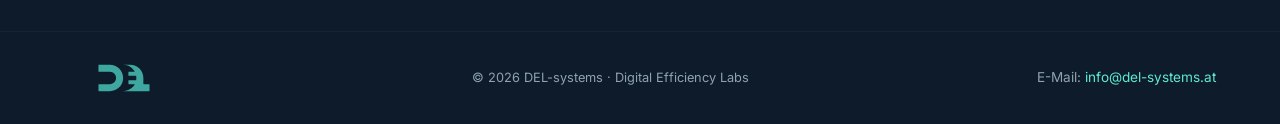
==== commit e08aef18: "Enhance grain, polish design, optimize perf" ====
--- a/about.html
+++ b/about.html
@@ -5,7 +5,11 @@
   <meta name="viewport" content="width=device-width, initial-scale=1.0, viewport-fit=cover">
   <meta name="description" content="Über DEL-systems – Digital Efficiency Labs. Wer wir sind und wofür wir stehen.">
   <title>Über uns | DEL-systems</title>
-  <link rel="icon" type="image/svg+xml" href="assets/favicon.svg">
+  <link rel="icon" type="image/png" sizes="96x96" href="assets/logo/favicon-96x96.png">
+  <link rel="icon" type="image/svg+xml" href="assets/logo/favicon.svg">
+  <link rel="shortcut icon" href="assets/logo/favicon.ico">
+  <link rel="apple-touch-icon" sizes="180x180" href="assets/logo/apple-touch-icon.png">
+  <link rel="manifest" href="assets/logo/site.webmanifest">
   <link rel="preconnect" href="https://fonts.googleapis.com">
   <link rel="preconnect" href="https://fonts.gstatic.com" crossorigin>
   <link href="https://fonts.googleapis.com/css2?family=Inter:wght@300;400;500;600;700&family=Syne:wght@600;700;800&display=swap" rel="stylesheet">
@@ -20,6 +24,7 @@
     <div class="ambient__orb ambient__orb--3"></div>
     <div class="ambient__orb ambient__orb--4"></div>
     <div class="ambient__grid"></div>
+    <div class="ambient__grain"></div>
   </div>
 
   <!-- Floating Glass Navbar -->
--- a/css/styles.css
+++ b/css/styles.css
@@ -194,7 +194,20 @@
     linear-gradient(rgba(0, 194, 203, 0.035) 1px, transparent 1px),
     linear-gradient(90deg, rgba(0, 194, 203, 0.035) 1px, transparent 1px);
   background-size: 60px 60px;
-  opacity: 1;
+  -webkit-mask-image: radial-gradient(ellipse 80% 60% at 50% 40%, #000 30%, transparent 85%);
+  mask-image: radial-gradient(ellipse 80% 60% at 50% 40%, #000 30%, transparent 85%);
+}
+
+/* Full-page film grain – sits above orbs, below content */
+.ambient__grain {
+  position: absolute;
+  inset: 0;
+  background-image: var(--grain-svg);
+  background-size: 200px 200px;
+  opacity: 0.035;
+  mix-blend-mode: overlay;
+  pointer-events: none;
+  will-change: opacity;
 }
 
 /* Grainy liquid glass utility */
@@ -467,6 +480,7 @@
 }
 
 .hero__badge {
+  position: relative;
   display: inline-flex;
   align-self: flex-start;
   width: fit-content;
@@ -483,6 +497,18 @@
   background: rgba(0, 194, 203, 0.08);
   border: 1px solid rgba(0, 194, 203, 0.2);
   margin-bottom: 1.5rem;
+  overflow: hidden;
+}
+
+.hero__badge::before {
+  content: "";
+  position: absolute;
+  inset: 0;
+  background-image: var(--grain-svg);
+  background-size: 100px 100px;
+  opacity: 0.06;
+  mix-blend-mode: overlay;
+  pointer-events: none;
 }
 
 .hero__badge-dot {
@@ -834,6 +860,19 @@
   box-shadow:
     0 0 22px rgba(0, 194, 203, 0.1),
     inset 0 1px 0 rgba(0, 194, 203, 0.08);
+  overflow: hidden;
+}
+
+.story__flow-badge::after {
+  content: "";
+  position: absolute;
+  inset: 0;
+  background-image: var(--grain-svg);
+  background-size: 84px 84px;
+  opacity: 0.06;
+  mix-blend-mode: overlay;
+  pointer-events: none;
+}
 }
 
 .story__flow-badge::before {
@@ -1005,6 +1044,7 @@
 }
 
 .pricing__table {
+  position: relative;
   width: 100%;
   border-collapse: collapse;
   table-layout: fixed;
@@ -1015,6 +1055,23 @@
   border: 1px solid rgba(94, 234, 212, 0.2);
 }
 
+.pricing__table::before {
+  content: "";
+  position: absolute;
+  inset: 0;
+  background-image: var(--grain-svg);
+  background-size: 200px 200px;
+  opacity: 0.04;
+  mix-blend-mode: overlay;
+  pointer-events: none;
+  z-index: 0;
+}
+
+.pricing__table > * {
+  position: relative;
+  z-index: 1;
+}
+
 .pricing__table th,
 .pricing__table td {
   padding: 0.7rem 0.75rem;
@@ -1058,13 +1115,32 @@
   border-radius: 1.25rem;
   background: var(--bg-surface);
   border: 1px solid rgba(255, 255, 255, 0.06);
-  transition: transform 0.4s var(--ease-out-expo), border-color 0.3s ease;
+  transition: transform 0.4s var(--ease-out-expo), border-color 0.3s ease, box-shadow 0.4s ease;
   overflow: visible;
 }
 
+.pricing-card::before {
+  content: "";
+  position: absolute;
+  inset: 0;
+  border-radius: inherit;
+  background-image: var(--grain-svg);
+  background-size: 180px 180px;
+  opacity: 0.04;
+  mix-blend-mode: overlay;
+  pointer-events: none;
+  z-index: 0;
+}
+
+.pricing-card > * {
+  position: relative;
+  z-index: 1;
+}
+
 .pricing-card:hover {
-  transform: translateY(-4px);
-  border-color: rgba(0, 194, 203, 0.15);
+  transform: translateY(-6px);
+  border-color: rgba(0, 194, 203, 0.2);
+  box-shadow: 0 20px 60px -20px rgba(0, 0, 0, 0.5), 0 0 30px rgba(0, 194, 203, 0.08);
 }
 
 .pricing-card--featured {
@@ -1075,6 +1151,15 @@
     inset 0 1px 0 rgba(0, 194, 203, 0.1);
   animation: featured-glow 4s ease infinite alternate;
   margin-top: 0.25rem;
+}
+
+.pricing-card--featured:hover {
+  transform: translateY(-8px);
+  border-color: rgba(0, 194, 203, 0.4);
+  box-shadow:
+    0 24px 70px -20px rgba(0, 0, 0, 0.5),
+    0 0 50px rgba(0, 194, 203, 0.18),
+    0 0 100px rgba(0, 194, 203, 0.1);
 }
 
 @keyframes featured-glow {
@@ -2145,6 +2230,48 @@
   }
 }
 
+/* ---- Table check/cross indicators ---- */
+
+.tbl-yes {
+  display: inline-flex;
+  align-items: center;
+  justify-content: center;
+}
+
+.tbl-yes svg {
+  width: 18px;
+  height: 18px;
+  flex-shrink: 0;
+}
+
+.tbl-no {
+  color: var(--text-muted);
+  font-size: 1.1rem;
+  line-height: 1;
+}
+
+/* ---- Accessibility: focus-visible ---- */
+
+a:focus-visible,
+button:focus-visible,
+input:focus-visible,
+textarea:focus-visible {
+  outline: 2px solid var(--accent-teal);
+  outline-offset: 3px;
+  border-radius: 4px;
+}
+
+/* ---- Performance: content-visibility ---- */
+
+.story__section,
+.pricing,
+.lead,
+.faq,
+.footer {
+  content-visibility: auto;
+  contain-intrinsic-size: auto 600px;
+}
+
 /* ---- Language Switcher ---- */
 
 .lang-switch {
@@ -2239,10 +2366,12 @@
   max-width: 100%;
 }
 
-.story__section--4 .story__flow {
-  grid-template-columns: repeat(4, 1fr);
-  gap: clamp(1.2rem, 2.8vw, 2.4rem);
-  width: 100%;
+@media (min-width: 769px) {
+  .story__section--4 .story__flow {
+    grid-template-columns: repeat(4, 1fr);
+    gap: clamp(1.2rem, 2.8vw, 2.4rem);
+    width: 100%;
+  }
 }
 
 /* On medium screens keep 4-col but scale down */
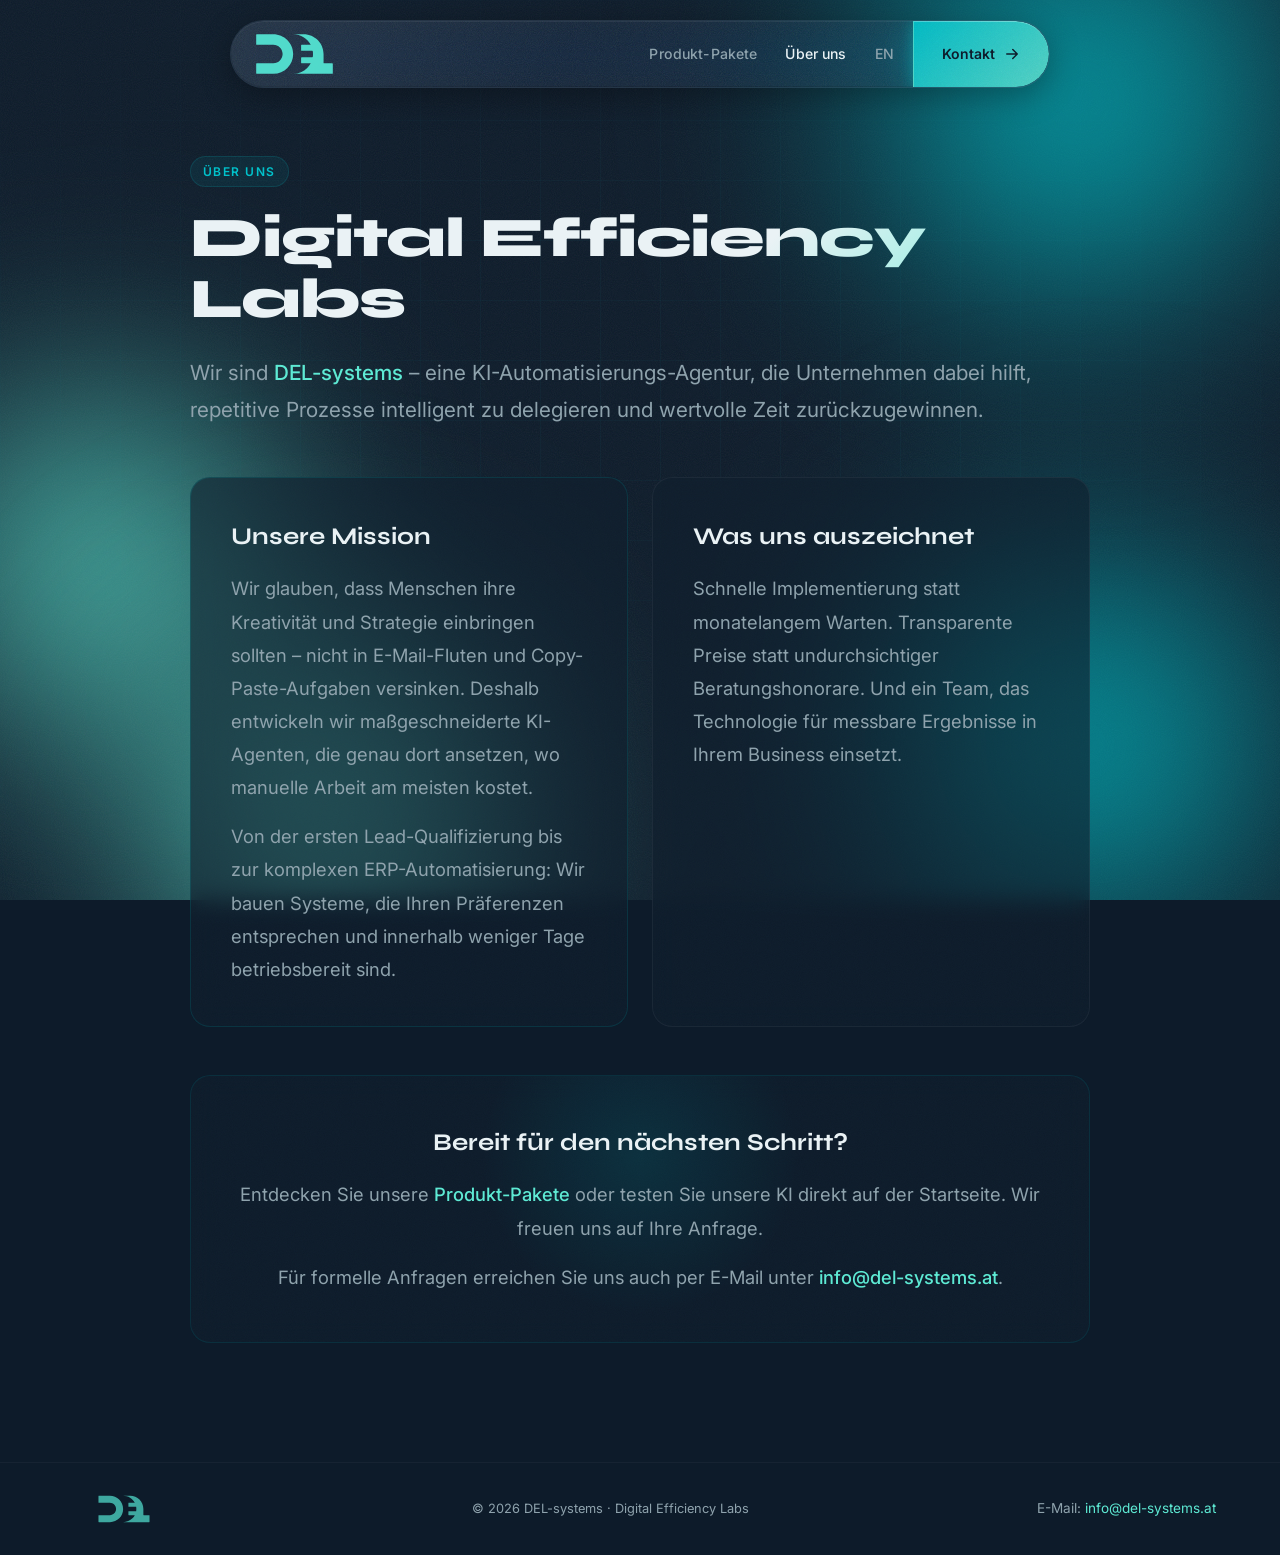
==== commit 6f34d503: "Fix badge clipping and redesign about page" ====
--- a/about.html
+++ b/about.html
@@ -66,29 +66,34 @@
           wertvolle Zeit zurückzugewinnen.
         </p>
 
-        <article class="about__card">
-          <h2 data-i18n="about.mission_title">Unsere Mission</h2>
-          <p data-i18n="about.mission_p1">
-            Wir glauben, dass Menschen ihre Kreativität und Strategie einbringen sollten –
-            nicht in E-Mail-Fluten und Copy-Paste-Aufgaben versinken. Deshalb entwickeln wir
-            maßgeschneiderte KI-Agenten, die genau dort ansetzen, wo manuelle Arbeit am meisten kostet.
-          </p>
-          <p data-i18n="about.mission_p2">
-            Von der ersten Lead-Qualifizierung bis zur komplexen ERP-Automatisierung:
-            Wir bauen Systeme, die Ihren Präferenzen entsprechen und innerhalb weniger Tage betriebsbereit sind.
-          </p>
-        </article>
+        <div class="about__grid">
+          <article class="about__card about__card--accent">
+            <div class="about__card-glow"></div>
+            <h2 data-i18n="about.mission_title">Unsere Mission</h2>
+            <p data-i18n="about.mission_p1">
+              Wir glauben, dass Menschen ihre Kreativität und Strategie einbringen sollten –
+              nicht in E-Mail-Fluten und Copy-Paste-Aufgaben versinken. Deshalb entwickeln wir
+              maßgeschneiderte KI-Agenten, die genau dort ansetzen, wo manuelle Arbeit am meisten kostet.
+            </p>
+            <p data-i18n="about.mission_p2">
+              Von der ersten Lead-Qualifizierung bis zur komplexen ERP-Automatisierung:
+              Wir bauen Systeme, die Ihren Präferenzen entsprechen und innerhalb weniger Tage betriebsbereit sind.
+            </p>
+          </article>
 
-        <article class="about__card">
-          <h2 data-i18n="about.diff_title">Was uns auszeichnet</h2>
-          <p data-i18n="about.diff_p1">
-            Schnelle Implementierung statt monatelangem Warten. Transparente Preise statt
-            undurchsichtiger Beratungshonorare. Und ein Team, das Technologie für messbare
-            Ergebnisse in Ihrem Business einsetzt.
-          </p>
-        </article>
+          <article class="about__card">
+            <div class="about__card-glow"></div>
+            <h2 data-i18n="about.diff_title">Was uns auszeichnet</h2>
+            <p data-i18n="about.diff_p1">
+              Schnelle Implementierung statt monatelangem Warten. Transparente Preise statt
+              undurchsichtiger Beratungshonorare. Und ein Team, das Technologie für messbare
+              Ergebnisse in Ihrem Business einsetzt.
+            </p>
+          </article>
+        </div>
 
-        <article class="about__card">
+        <article class="about__card about__card--cta">
+          <div class="about__card-glow about__card-glow--wide"></div>
           <h2 data-i18n="about.next_title">Bereit für den nächsten Schritt?</h2>
           <p data-i18n="about.next_p1">
             Entdecken Sie unsere <a href="index.html#pakete" class="about__highlight" data-i18n="about.packages_link">Produkt-Pakete</a>
--- a/css/styles.css
+++ b/css/styles.css
@@ -204,7 +204,7 @@
   inset: 0;
   background-image: var(--grain-svg);
   background-size: 200px 200px;
-  opacity: 0.035;
+  opacity: 0.07;
   mix-blend-mode: overlay;
   pointer-events: none;
   will-change: opacity;
@@ -506,7 +506,7 @@
   inset: 0;
   background-image: var(--grain-svg);
   background-size: 100px 100px;
-  opacity: 0.06;
+  opacity: 0.1;
   mix-blend-mode: overlay;
   pointer-events: none;
 }
@@ -860,7 +860,7 @@
   box-shadow:
     0 0 22px rgba(0, 194, 203, 0.1),
     inset 0 1px 0 rgba(0, 194, 203, 0.08);
-  overflow: hidden;
+  overflow: visible;
 }
 
 .story__flow-badge::after {
@@ -869,10 +869,10 @@
   inset: 0;
   background-image: var(--grain-svg);
   background-size: 84px 84px;
-  opacity: 0.06;
+  opacity: 0.08;
   mix-blend-mode: overlay;
   pointer-events: none;
-}
+  z-index: 2;
 }
 
 .story__flow-badge::before {
@@ -886,19 +886,20 @@
 
 .story__flow-number {
   position: absolute;
-  top: -0.45rem;
-  right: -0.35rem;
-  width: 1.5rem;
-  height: 1.5rem;
+  top: -0.5rem;
+  right: -0.5rem;
+  width: 1.75rem;
+  height: 1.75rem;
   border-radius: 999px;
   background: linear-gradient(135deg, var(--accent), var(--accent-light));
   color: var(--bg-deep);
-  font-size: 0.74rem;
+  font-size: 0.78rem;
   font-weight: 700;
   display: flex;
   align-items: center;
   justify-content: center;
   box-shadow: 0 0 12px rgba(94, 234, 212, 0.35);
+  z-index: 3;
 }
 
 .story__flow-icon {
@@ -1061,7 +1062,7 @@
   inset: 0;
   background-image: var(--grain-svg);
   background-size: 200px 200px;
-  opacity: 0.04;
+  opacity: 0.08;
   mix-blend-mode: overlay;
   pointer-events: none;
   z-index: 0;
@@ -1126,7 +1127,7 @@
   border-radius: inherit;
   background-image: var(--grain-svg);
   background-size: 180px 180px;
-  opacity: 0.04;
+  opacity: 0.08;
   mix-blend-mode: overlay;
   pointer-events: none;
   z-index: 0;
@@ -1460,7 +1461,7 @@
 }
 
 .about__inner {
-  max-width: 780px;
+  max-width: 900px;
   margin: 0 auto;
 }
 
@@ -1485,6 +1486,10 @@
   letter-spacing: -0.02em;
   line-height: 1.1;
   margin-bottom: 1.5rem;
+  background: linear-gradient(135deg, var(--text-primary) 60%, var(--accent-light));
+  -webkit-background-clip: text;
+  background-clip: text;
+  -webkit-text-fill-color: transparent;
 }
 
 .about__intro {
@@ -1494,14 +1499,80 @@
   margin-bottom: 3rem;
 }
 
+.about__grid {
+  display: grid;
+  grid-template-columns: 1fr 1fr;
+  gap: 1.5rem;
+  margin-bottom: 1.5rem;
+}
+
 .about__card {
+  position: relative;
   padding: 2.5rem;
   border-radius: 1.25rem;
-  background: var(--bg-surface);
+  background: rgba(13, 27, 42, 0.6);
+  backdrop-filter: blur(12px);
+  -webkit-backdrop-filter: blur(12px);
   border: 1px solid rgba(255, 255, 255, 0.06);
-  margin-bottom: 2rem;
+  margin-bottom: 1.5rem;
+  overflow: hidden;
+  transition: transform 0.4s var(--ease-out-expo), border-color 0.3s ease, box-shadow 0.4s ease;
   content-visibility: auto;
   contain-intrinsic-size: 420px;
+}
+
+.about__card::before {
+  content: "";
+  position: absolute;
+  inset: 0;
+  background-image: var(--grain-svg);
+  background-size: 180px 180px;
+  opacity: 0.06;
+  mix-blend-mode: overlay;
+  pointer-events: none;
+  z-index: 0;
+}
+
+.about__card > * {
+  position: relative;
+  z-index: 1;
+}
+
+.about__card-glow {
+  position: absolute;
+  top: -40%;
+  right: -20%;
+  width: 200px;
+  height: 200px;
+  border-radius: 50%;
+  background: radial-gradient(circle, rgba(0, 194, 203, 0.15), transparent 70%);
+  pointer-events: none;
+  z-index: 0;
+}
+
+.about__card-glow--wide {
+  width: 320px;
+  height: 320px;
+  top: -30%;
+  left: 50%;
+  transform: translateX(-50%);
+  background: radial-gradient(circle, rgba(0, 194, 203, 0.12), transparent 70%);
+}
+
+.about__card:hover {
+  transform: translateY(-4px);
+  border-color: rgba(0, 194, 203, 0.2);
+  box-shadow: 0 20px 50px -20px rgba(0, 0, 0, 0.4), 0 0 30px rgba(0, 194, 203, 0.06);
+}
+
+.about__card--accent {
+  border-color: rgba(0, 194, 203, 0.15);
+}
+
+.about__card--cta {
+  text-align: center;
+  padding: 3rem 2.5rem;
+  border-color: rgba(0, 194, 203, 0.12);
 }
 
 .about__card h2 {
@@ -1513,7 +1584,7 @@
 }
 
 .about__card p {
-  font-size: 1.2rem;
+  font-size: 1.15rem;
   color: var(--text-muted);
   line-height: 1.8;
   margin-bottom: 1rem;
@@ -1531,6 +1602,12 @@
 .about__card a.about__highlight:hover {
   text-decoration: underline;
   text-underline-offset: 3px;
+}
+
+@media (max-width: 700px) {
+  .about__grid {
+    grid-template-columns: 1fr;
+  }
 }
 
 .navbar__link--active {
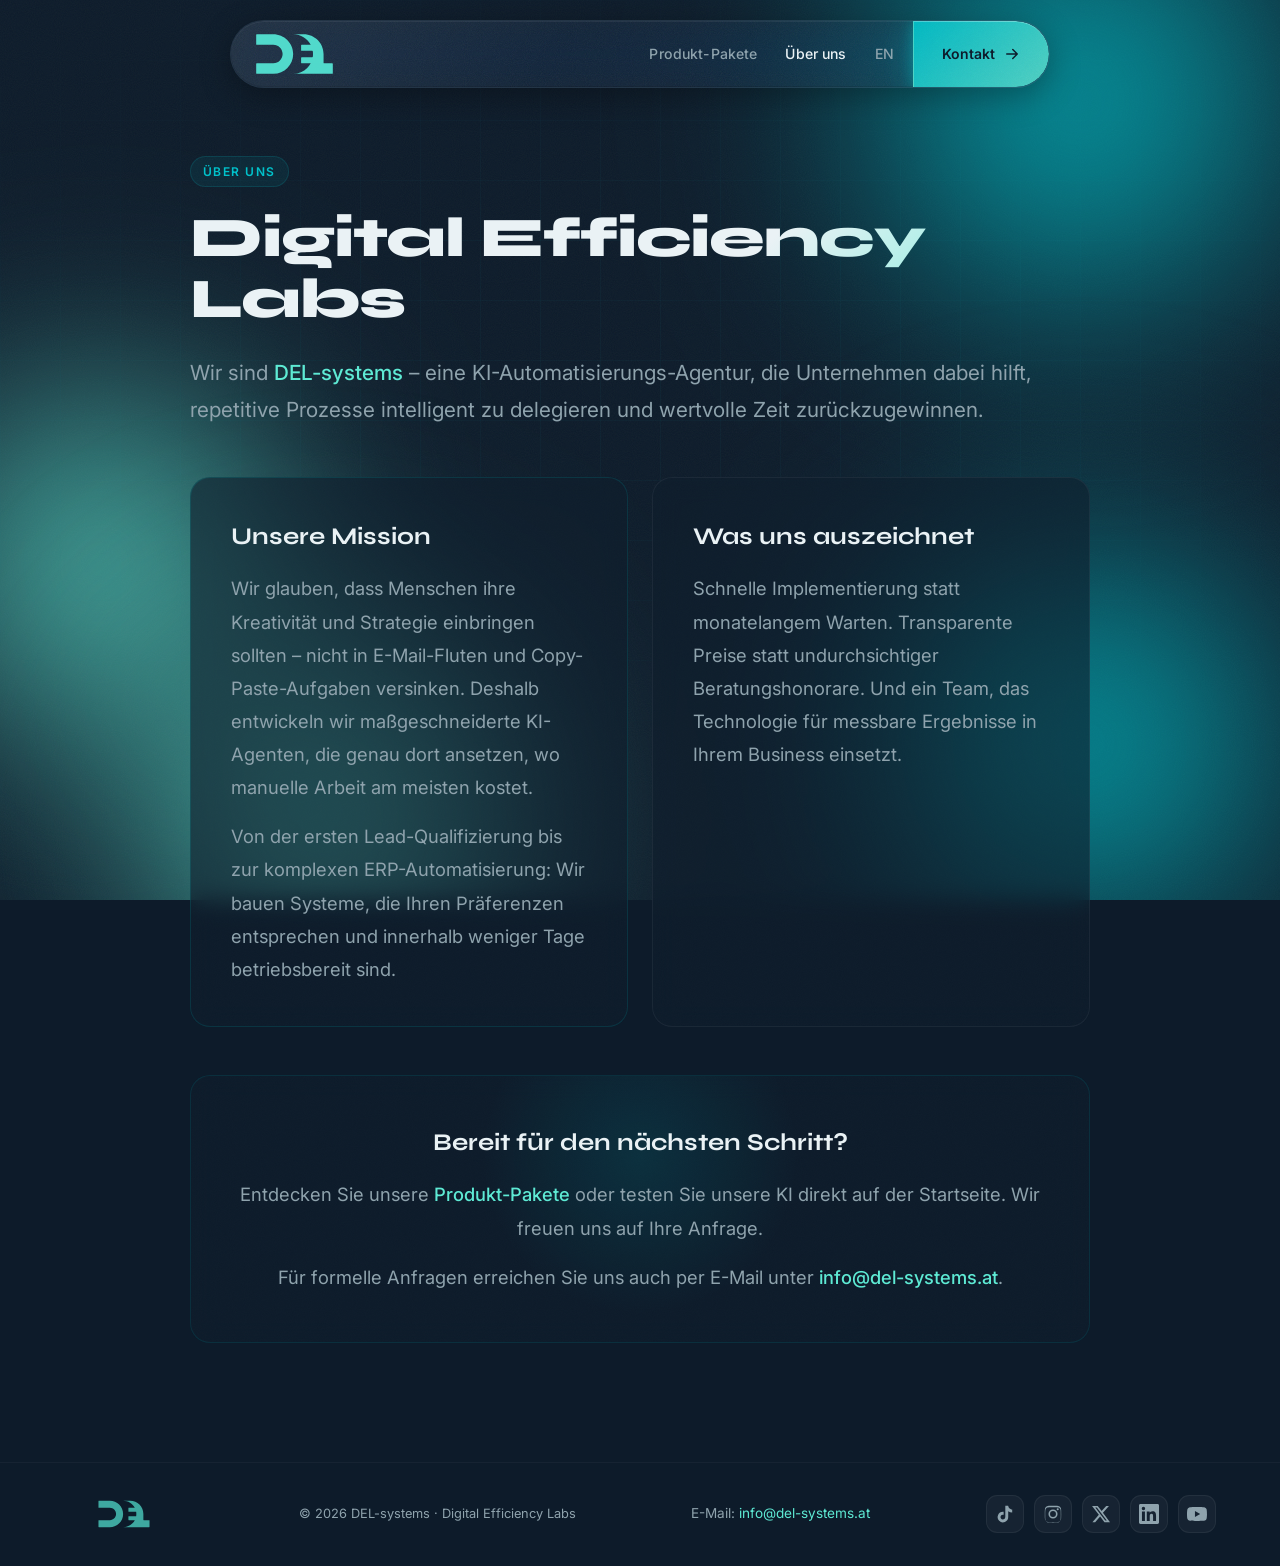
==== commit dbb2f983: "Add social media buttons to footer" ====
--- a/about.html
+++ b/about.html
@@ -114,6 +114,23 @@
       <img src="assets/DEL-Logo.svg" alt="DEL-systems" class="footer__logo" width="120" height="28" loading="lazy" decoding="async">
       <p class="footer__copy">&copy; 2026 DEL-systems · Digital Efficiency Labs</p>
       <p class="footer__contact">E-Mail: <a href="mailto:info@del-systems.at">info@del-systems.at</a></p>
+      <nav class="footer__social" aria-label="Social Media">
+        <a class="footer__social-link" href="https://www.tiktok.com/@del.systems?_r=1&_t=ZN-98FHvNgfl0Y" target="_blank" rel="noopener noreferrer" aria-label="TikTok">
+          <svg viewBox="0 0 24 24" width="20" height="20" fill="currentColor"><path d="M19.59 6.69a4.83 4.83 0 0 1-3.77-4.25V2h-3.45v13.67a2.89 2.89 0 0 1-5.2 1.74 2.89 2.89 0 0 1 2.31-4.62c.3 0 .6.05.88.13V9.4a6.33 6.33 0 0 0-.88-.06A6.34 6.34 0 0 0 5 20.1a6.34 6.34 0 0 0 10.86-4.43V8.69a8.16 8.16 0 0 0 4.77 1.52V6.69h-1.04z"/></svg>
+        </a>
+        <a class="footer__social-link" href="https://www.instagram.com" target="_blank" rel="noopener noreferrer" aria-label="Instagram">
+          <svg viewBox="0 0 24 24" width="20" height="20" fill="currentColor"><path d="M12 2.16c3.2 0 3.58.01 4.85.07 1.17.05 1.8.25 2.23.41.56.22.96.48 1.38.9.42.42.68.82.9 1.38.16.42.36 1.06.41 2.23.06 1.27.07 1.65.07 4.85s-.01 3.58-.07 4.85c-.05 1.17-.25 1.8-.41 2.23-.22.56-.48.96-.9 1.38-.42.42-.82.68-1.38.9-.42.16-1.06.36-2.23.41-1.27.06-1.65.07-4.85.07s-3.58-.01-4.85-.07c-1.17-.05-1.8-.25-2.23-.41a3.7 3.7 0 0 1-1.38-.9 3.7 3.7 0 0 1-.9-1.38c-.16-.42-.36-1.06-.41-2.23C2.17 15.58 2.16 15.2 2.16 12s.01-3.58.07-4.85c.05-1.17.25-1.8.41-2.23.22-.56.48-.96.9-1.38.42-.42.82-.68 1.38-.9.42-.16 1.06-.36 2.23-.41C8.42 2.17 8.8 2.16 12 2.16zm0 1.62c-3.15 0-3.5.01-4.74.07-1.07.05-1.65.23-2.04.38-.51.2-.88.44-1.26.82-.38.38-.62.75-.82 1.26-.15.39-.33.97-.38 2.04-.06 1.24-.07 1.59-.07 4.74s.01 3.5.07 4.74c.05 1.07.23 1.65.38 2.04.2.51.44.88.82 1.26.38.38.75.62 1.26.82.39.15.97.33 2.04.38 1.24.06 1.59.07 4.74.07s3.5-.01 4.74-.07c1.07-.05 1.65-.23 2.04-.38.51-.2.88-.44 1.26-.82.38-.38.62-.75.82-1.26.15-.39.33-.97.38-2.04.06-1.24.07-1.59.07-4.74s-.01-3.5-.07-4.74c-.05-1.07-.23-1.65-.38-2.04a3.42 3.42 0 0 0-.82-1.26 3.42 3.42 0 0 0-1.26-.82c-.39-.15-.97-.33-2.04-.38-1.24-.06-1.59-.07-4.74-.07zm0 2.76a5.46 5.46 0 1 1 0 10.92 5.46 5.46 0 0 1 0-10.92zm0 9a3.54 3.54 0 1 0 0-7.08 3.54 3.54 0 0 0 0 7.08zm6.95-9.2a1.27 1.27 0 1 1-2.54 0 1.27 1.27 0 0 1 2.54 0z"/></svg>
+        </a>
+        <a class="footer__social-link" href="https://x.com" target="_blank" rel="noopener noreferrer" aria-label="X">
+          <svg viewBox="0 0 24 24" width="20" height="20" fill="currentColor"><path d="M18.24 2.25h3.31l-7.23 8.26 8.5 11.24h-6.65l-5.22-6.82-5.97 6.82H1.67l7.73-8.84L1.25 2.25h6.82l4.71 6.23 5.46-6.23zm-1.16 17.52h1.83L7.01 4.13H5.05l12.03 15.64z"/></svg>
+        </a>
+        <a class="footer__social-link" href="https://www.linkedin.com" target="_blank" rel="noopener noreferrer" aria-label="LinkedIn">
+          <svg viewBox="0 0 24 24" width="20" height="20" fill="currentColor"><path d="M20.45 20.45h-3.56v-5.57c0-1.33-.02-3.04-1.85-3.04-1.85 0-2.14 1.45-2.14 2.94v5.67H9.35V9h3.42v1.56h.05c.48-.9 1.64-1.85 3.37-1.85 3.6 0 4.27 2.37 4.27 5.46v6.28zM5.34 7.43a2.06 2.06 0 1 1 0-4.13 2.06 2.06 0 0 1 0 4.13zM7.12 20.45H3.55V9h3.57v11.45zM22.22 0H1.77C.8 0 0 .77 0 1.72v20.56C0 23.23.8 24 1.77 24h20.45c.98 0 1.78-.77 1.78-1.72V1.72C24 .77 23.2 0 22.22 0z"/></svg>
+        </a>
+        <a class="footer__social-link" href="https://www.youtube.com" target="_blank" rel="noopener noreferrer" aria-label="YouTube">
+          <svg viewBox="0 0 24 24" width="20" height="20" fill="currentColor"><path d="M23.5 6.2a3.02 3.02 0 0 0-2.12-2.14C19.5 3.55 12 3.55 12 3.55s-7.5 0-9.38.51A3.02 3.02 0 0 0 .5 6.2C0 8.08 0 12 0 12s0 3.92.5 5.8a3.02 3.02 0 0 0 2.12 2.14c1.88.51 9.38.51 9.38.51s7.5 0 9.38-.51a3.02 3.02 0 0 0 2.12-2.14C24 15.92 24 12 24 12s0-3.92-.5-5.8zM9.55 15.57V8.43L15.82 12l-6.27 3.57z"/></svg>
+        </a>
+      </nav>
     </div>
   </footer>
 
--- a/css/styles.css
+++ b/css/styles.css
@@ -204,7 +204,7 @@
   inset: 0;
   background-image: var(--grain-svg);
   background-size: 200px 200px;
-  opacity: 0.07;
+  opacity: 0.045;
   mix-blend-mode: overlay;
   pointer-events: none;
   will-change: opacity;
@@ -223,7 +223,7 @@
   border-radius: inherit;
   pointer-events: none;
   z-index: 0;
-  opacity: 0.14;
+  opacity: 0.10;
   background-image: var(--grain-svg);
   background-size: 180px 180px;
   mix-blend-mode: overlay;
@@ -279,7 +279,7 @@
 }
 
 .navbar__inner.grain-glass::before {
-  opacity: 0.18;
+  opacity: 0.12;
 }
 
 .navbar__inner.grain-glass::after {
@@ -401,7 +401,7 @@
   inset: 0;
   border-radius: inherit;
   pointer-events: none;
-  opacity: 0.2;
+  opacity: 0.14;
   background-image: var(--grain-svg);
   background-size: 140px 140px;
   mix-blend-mode: overlay;
@@ -506,7 +506,7 @@
   inset: 0;
   background-image: var(--grain-svg);
   background-size: 100px 100px;
-  opacity: 0.1;
+  opacity: 0.07;
   mix-blend-mode: overlay;
   pointer-events: none;
 }
@@ -869,7 +869,7 @@
   inset: 0;
   background-image: var(--grain-svg);
   background-size: 84px 84px;
-  opacity: 0.08;
+  opacity: 0.055;
   mix-blend-mode: overlay;
   pointer-events: none;
   z-index: 2;
@@ -1062,7 +1062,7 @@
   inset: 0;
   background-image: var(--grain-svg);
   background-size: 200px 200px;
-  opacity: 0.08;
+  opacity: 0.055;
   mix-blend-mode: overlay;
   pointer-events: none;
   z-index: 0;
@@ -1127,7 +1127,7 @@
   border-radius: inherit;
   background-image: var(--grain-svg);
   background-size: 180px 180px;
-  opacity: 0.08;
+  opacity: 0.055;
   mix-blend-mode: overlay;
   pointer-events: none;
   z-index: 0;
@@ -1380,7 +1380,7 @@
   inset: 0;
   border-radius: inherit;
   pointer-events: none;
-  opacity: 0.12;
+  opacity: 0.08;
   background-image: var(--grain-svg);
   background-size: 160px 160px;
   mix-blend-mode: overlay;
@@ -1449,6 +1449,38 @@
 
 .footer__contact a:hover {
   color: var(--text-primary);
+}
+
+.footer__social {
+  display: flex;
+  gap: 0.6rem;
+  align-items: center;
+}
+
+.footer__social-link {
+  display: flex;
+  align-items: center;
+  justify-content: center;
+  width: 2.4rem;
+  height: 2.4rem;
+  border-radius: 0.7rem;
+  color: var(--text-muted);
+  background: rgba(255, 255, 255, 0.04);
+  border: 1px solid rgba(255, 255, 255, 0.06);
+  transition: transform 0.3s var(--ease-out-expo), color 0.25s ease, background 0.25s ease, border-color 0.25s ease, box-shadow 0.3s ease;
+}
+
+.footer__social-link:hover {
+  color: var(--accent-light);
+  background: rgba(0, 194, 203, 0.08);
+  border-color: rgba(0, 194, 203, 0.25);
+  transform: translateY(-3px);
+  box-shadow: 0 8px 20px -8px rgba(0, 194, 203, 0.3);
+}
+
+.footer__social-link:focus-visible {
+  outline: 3px solid var(--accent);
+  outline-offset: 2px;
 }
 
 /* ---- About Page ---- */
@@ -1527,7 +1559,7 @@
   inset: 0;
   background-image: var(--grain-svg);
   background-size: 180px 180px;
-  opacity: 0.06;
+  opacity: 0.04;
   mix-blend-mode: overlay;
   pointer-events: none;
   z-index: 0;
@@ -2012,6 +2044,10 @@
 
   .footer__contact {
     font-size: 0.82rem;
+  }
+
+  .footer__social {
+    margin-top: 0.5rem;
   }
 }
 
